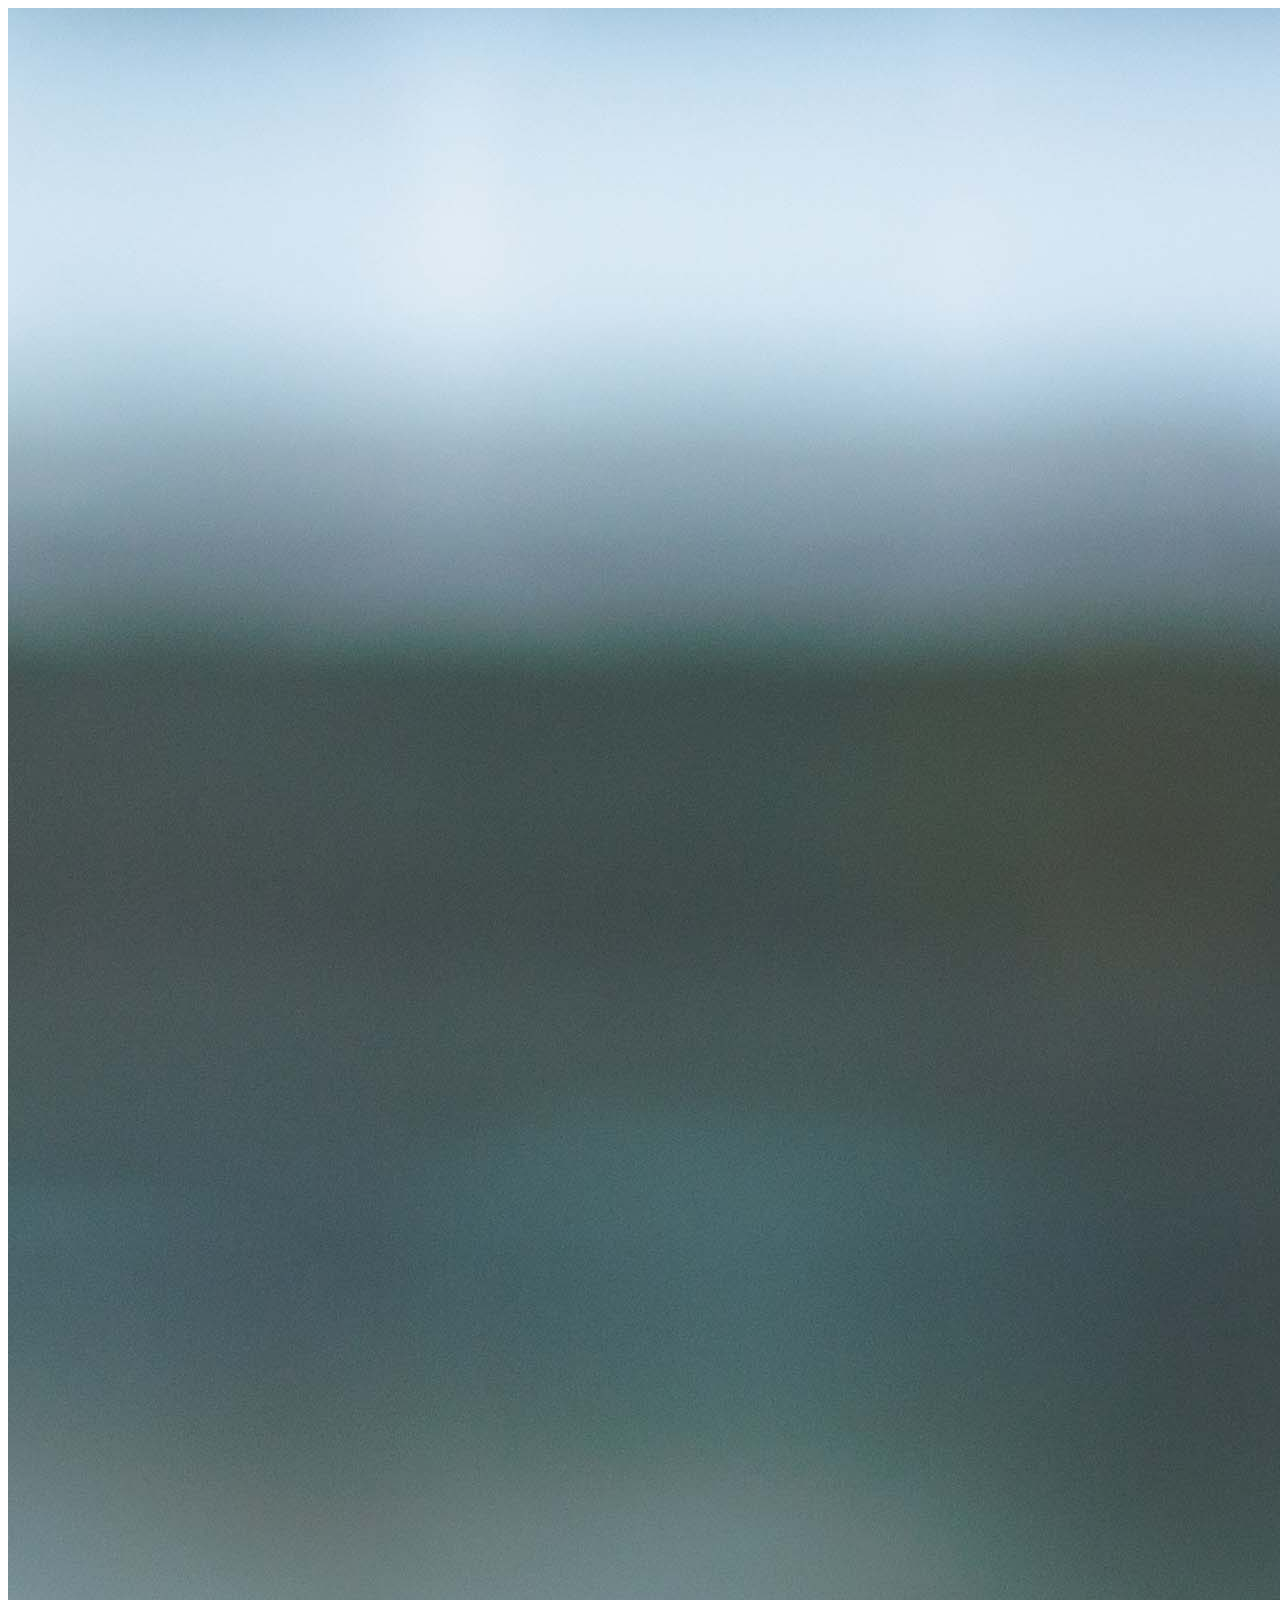
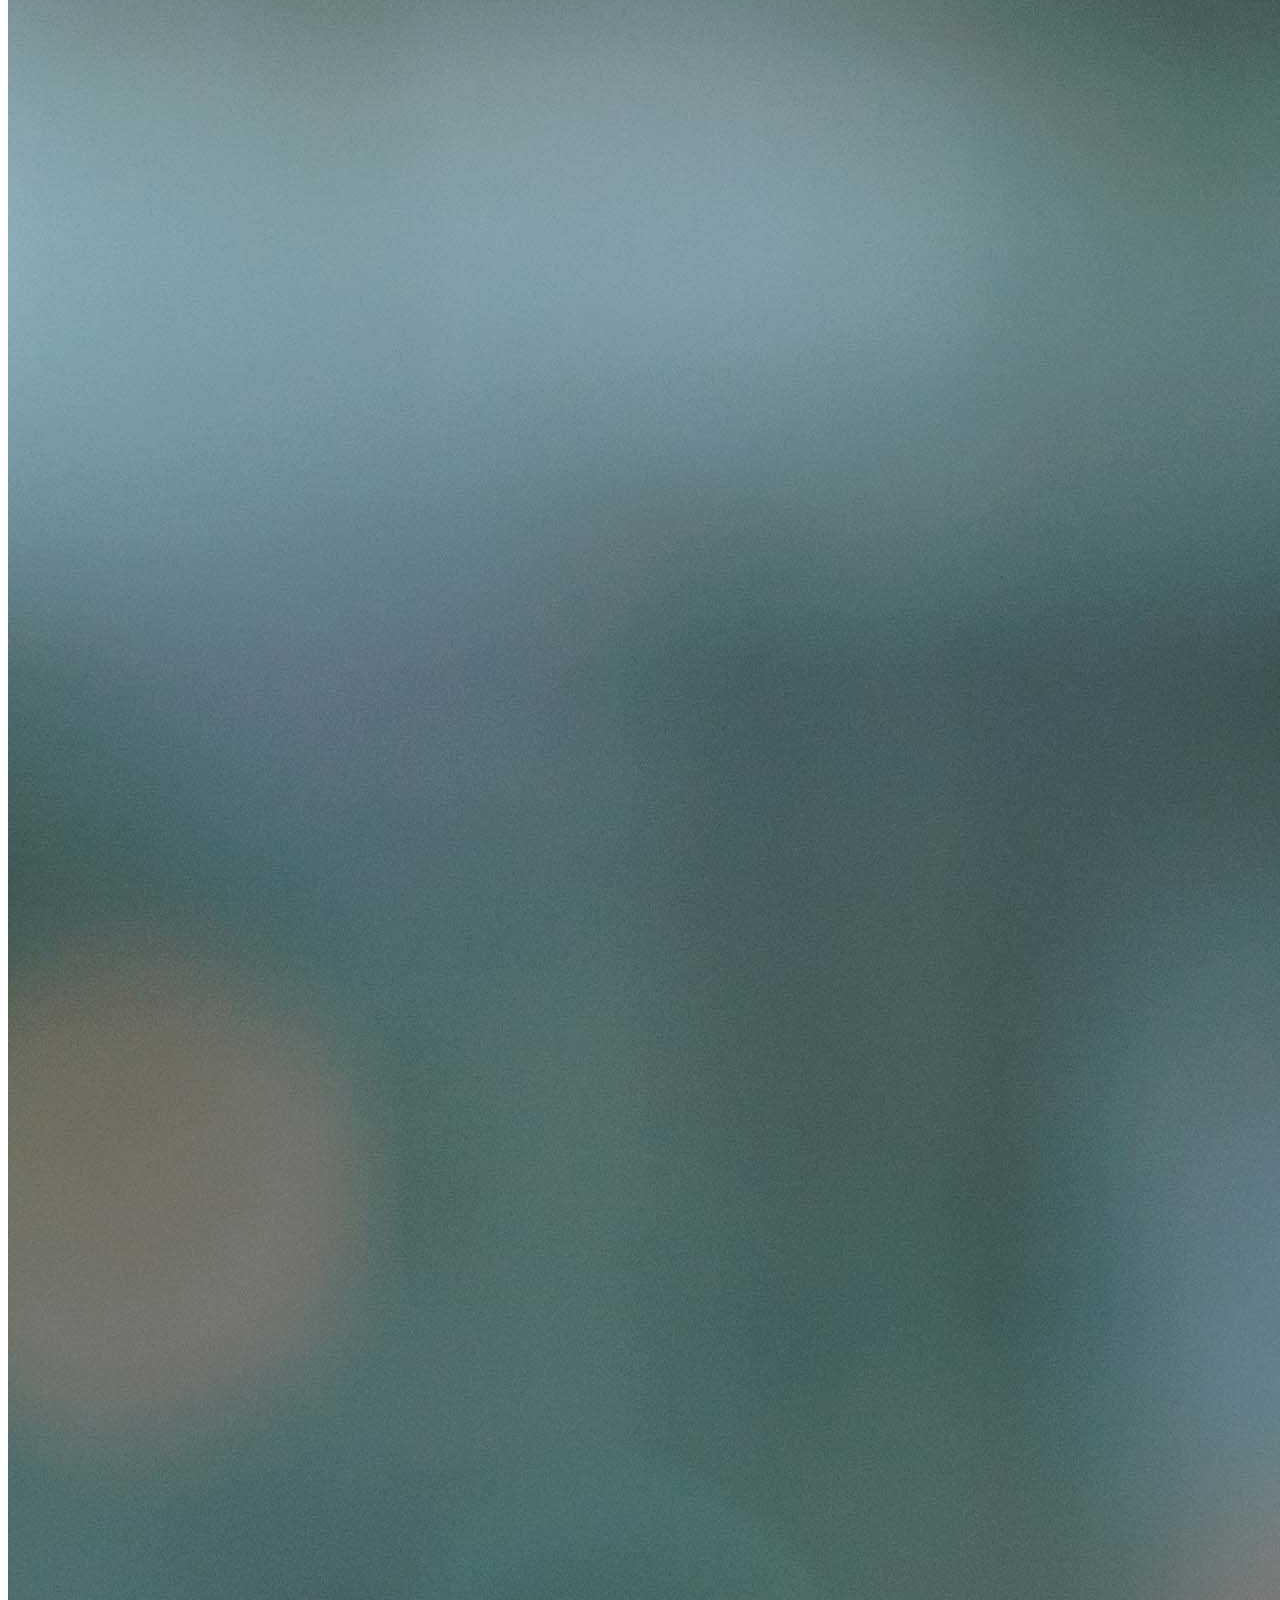
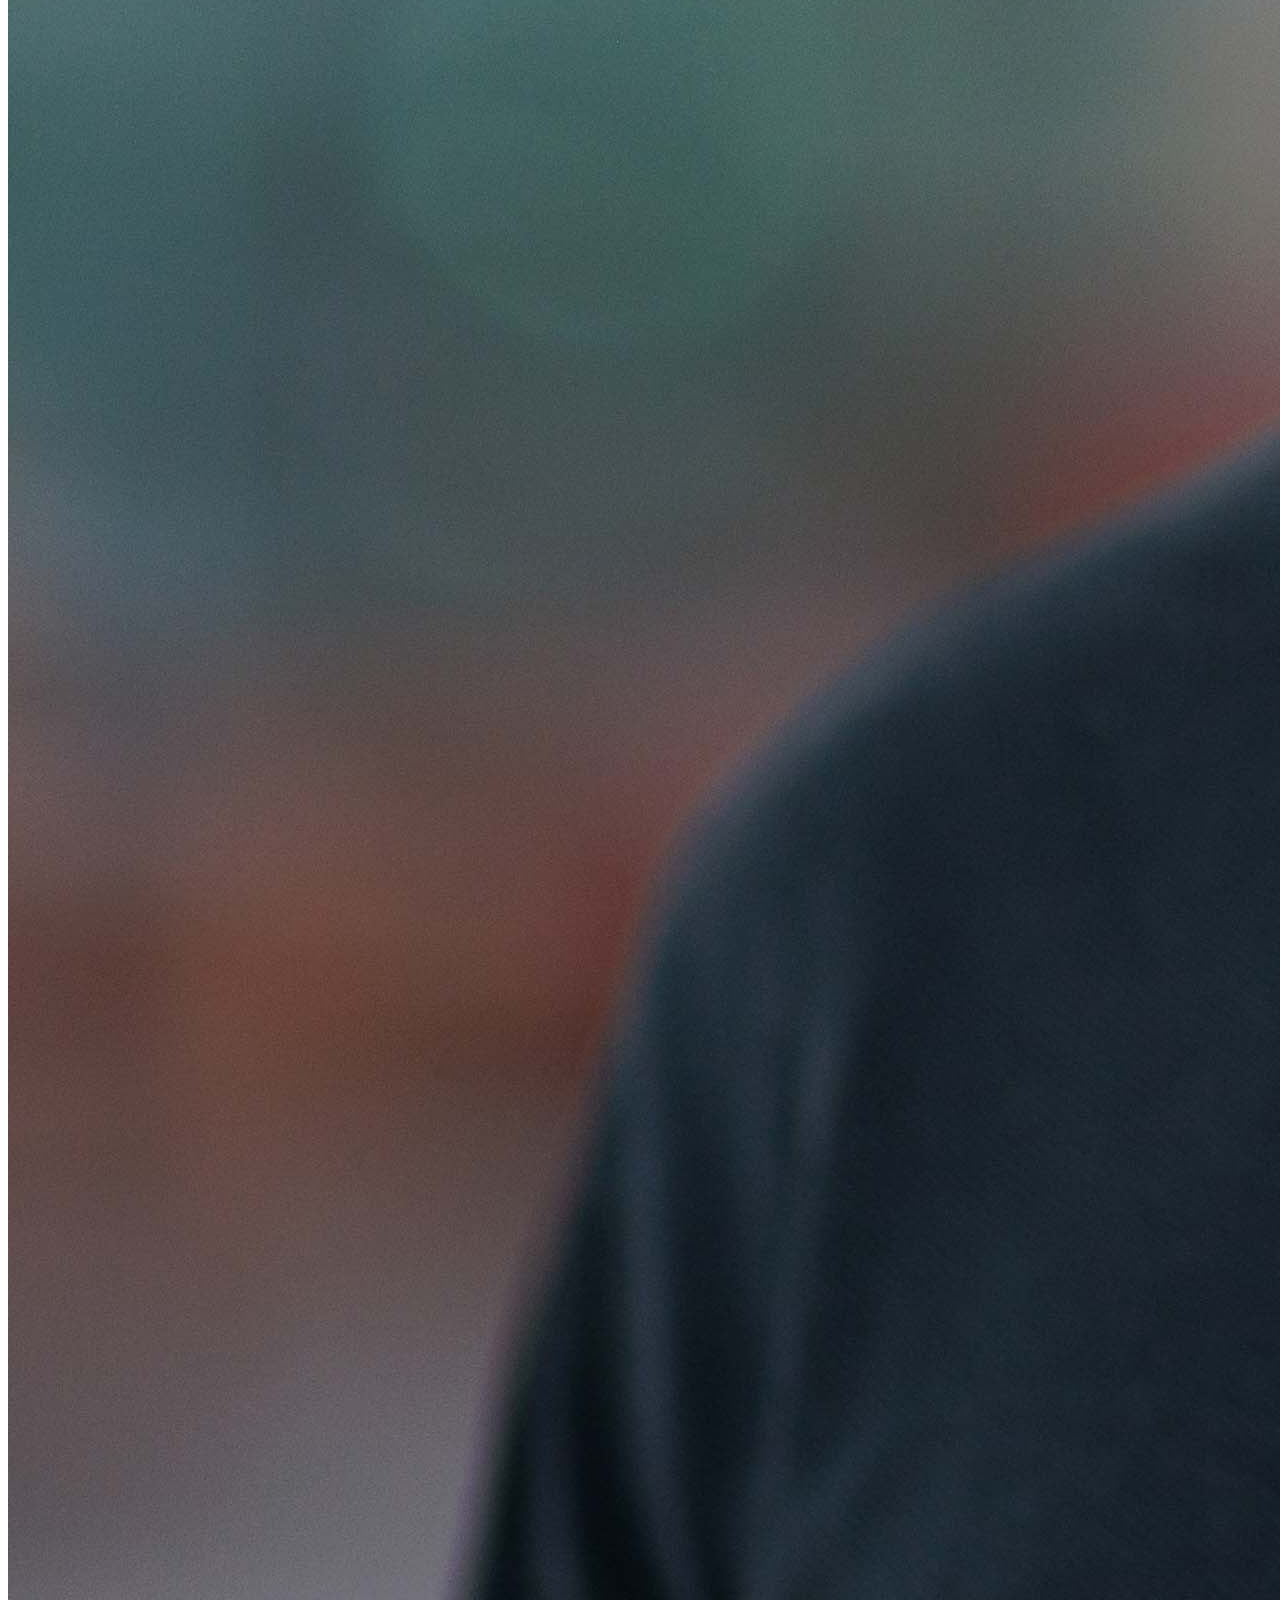
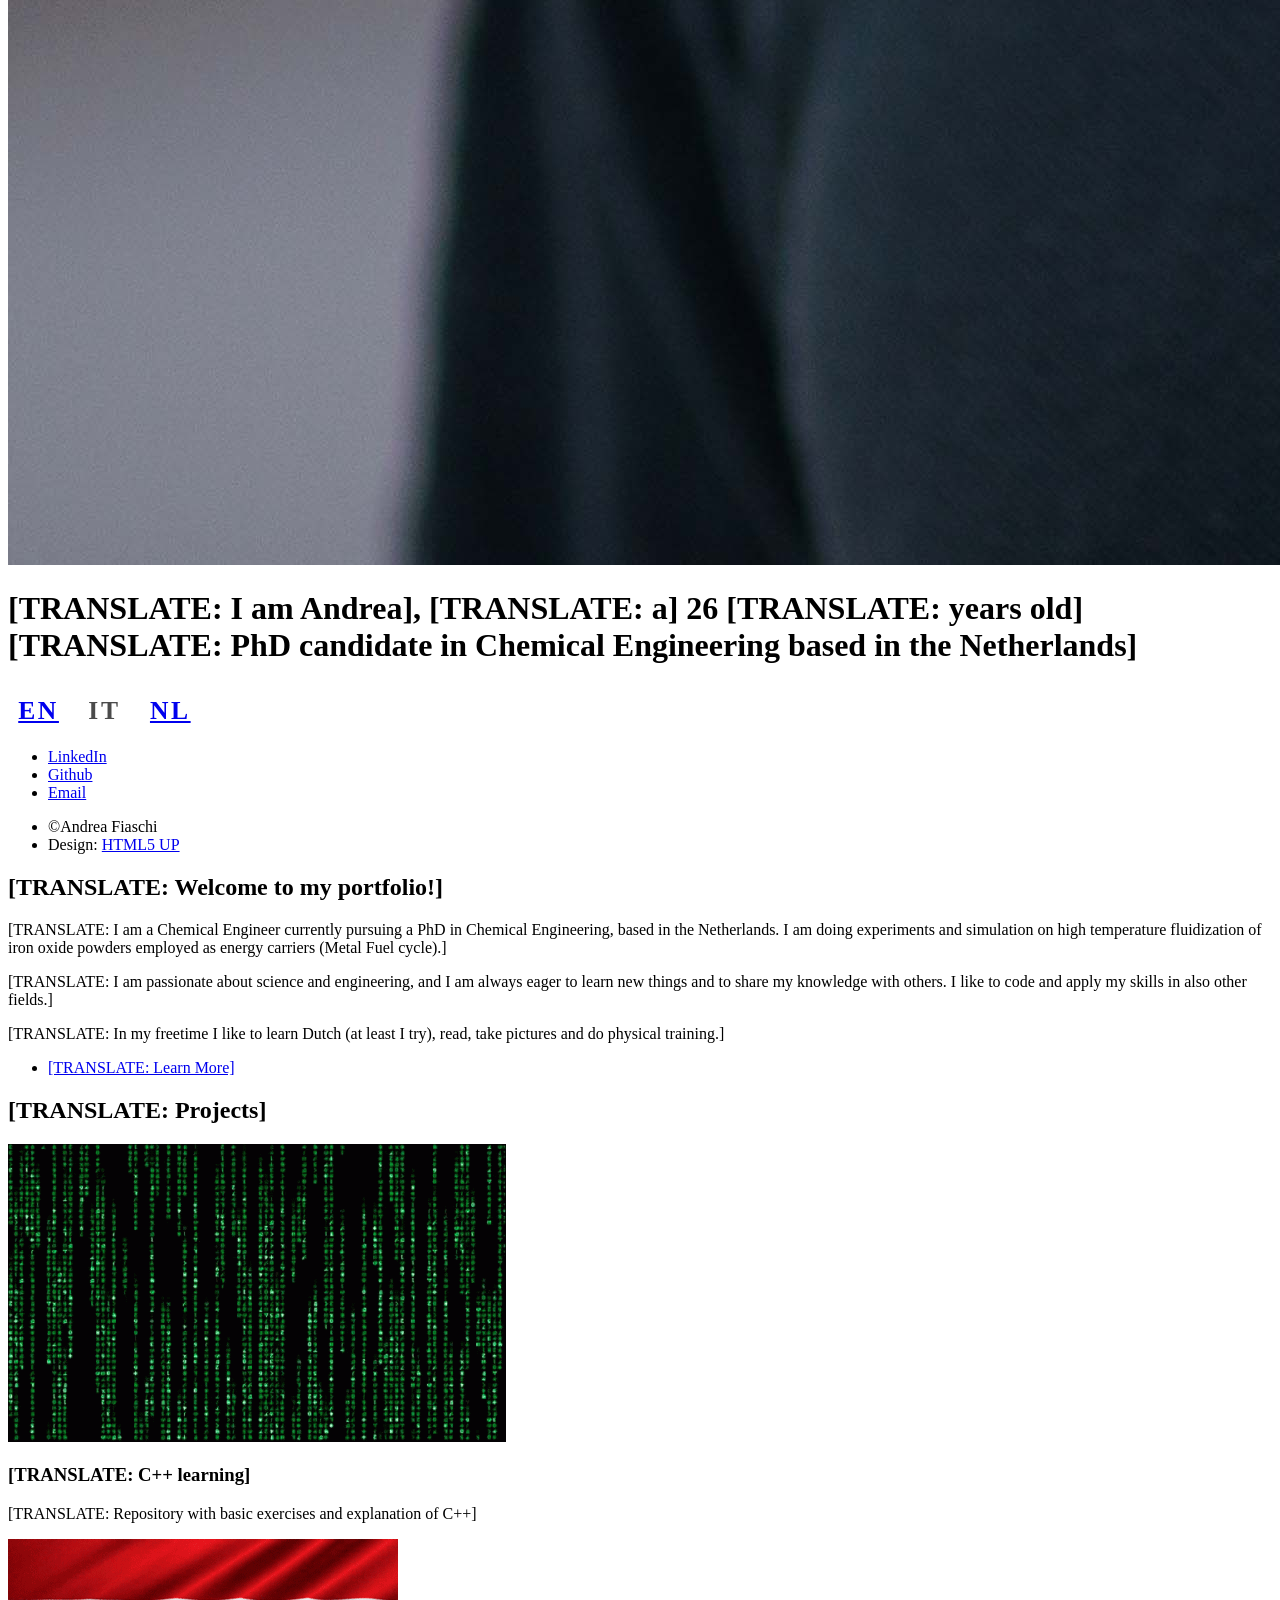
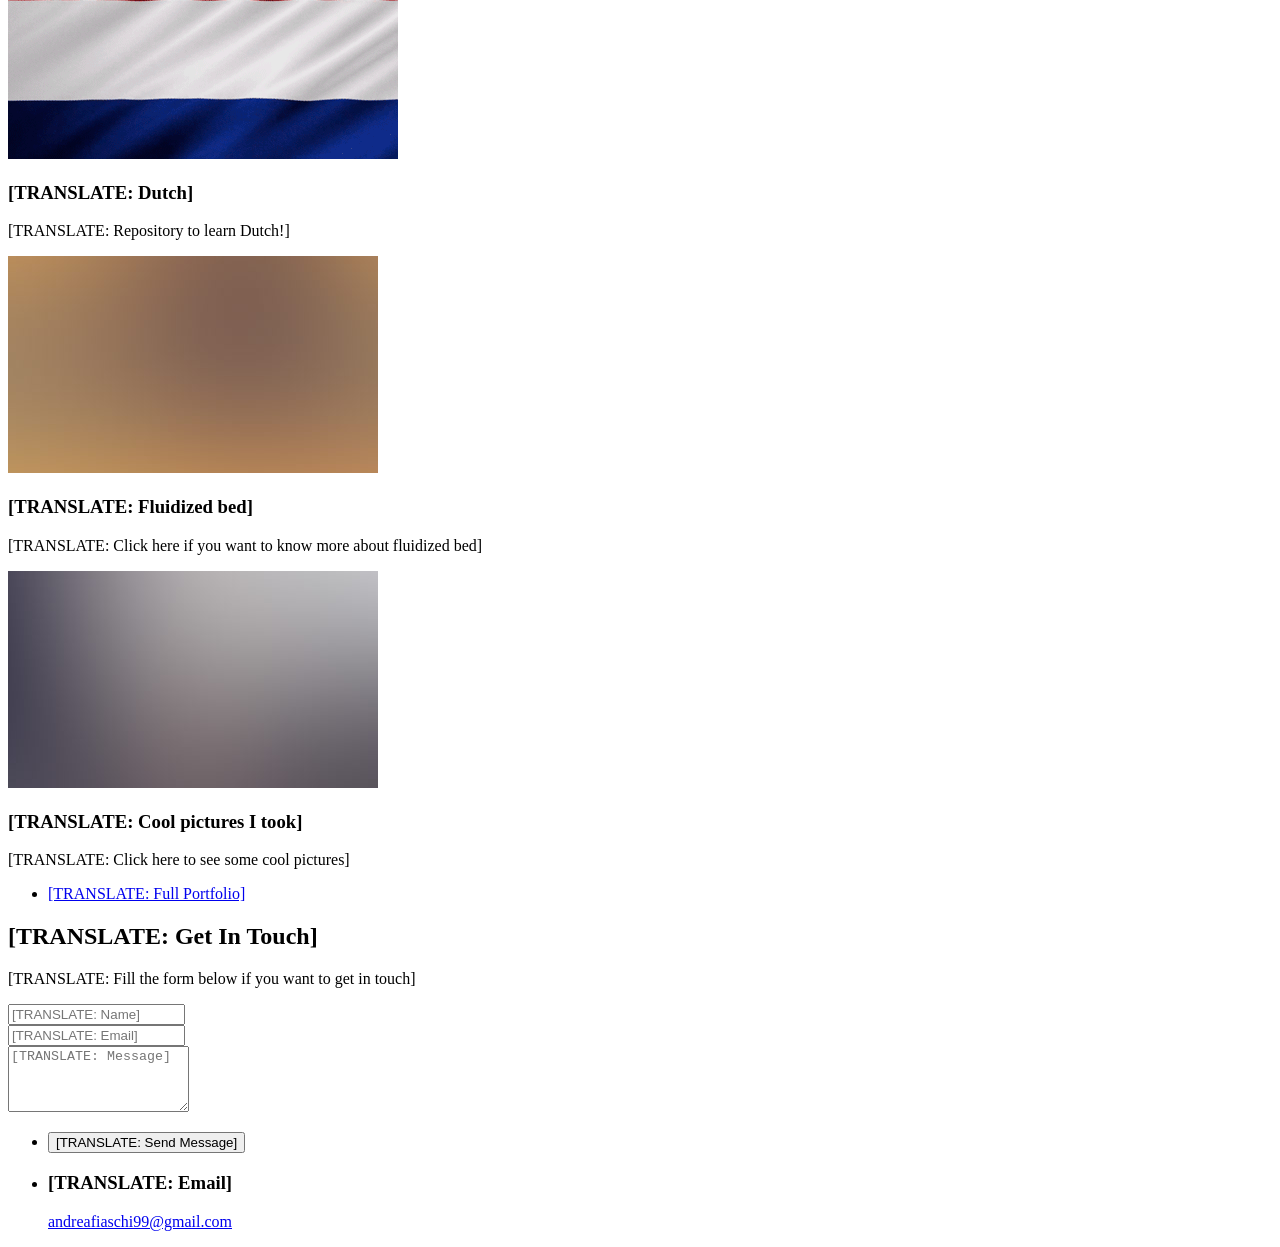
==== it/index.html @ f7925fec "adding nl and it" ====
<!DOCTYPE HTML>
<!--
	Strata by HTML5 UP
	html5up.net | @ajlkn
	Free for personal and commercial use under the CCA 3.0 license (html5up.net/license)
-->
<html lang="it">
	<head>
		<title>A. Fiaschi</title>
		<meta charset="utf-8" />
		<meta name="viewport" content="width=device-width, initial-scale=1, user-scalable=no" />
		<meta name="description" content="[TRANSLATE: Andrea Fiaschi — PhD candidate in Chemical Engineering based in the Netherlands.]" />
		<meta property="og:title" content="Andrea Fiaschi" />
		<meta property="og:description" content="[TRANSLATE: PhD candidate in Chemical Engineering based in the Netherlands.]" />
		<meta property="og:image" content="https://fiaschino.github.io/images/avatar.jpg" />
		<link rel="icon" href="../images/avatar.jpg" />
		<link rel="stylesheet" href="../assets/css/main.css" />
		<link rel="alternate" hreflang="en" href="https://fiaschino.github.io/" />
		<link rel="alternate" hreflang="it" href="https://fiaschino.github.io/it/" />
		<link rel="alternate" hreflang="nl" href="https://fiaschino.github.io/nl/" />
		<link rel="alternate" hreflang="x-default" href="https://fiaschino.github.io/" />
		<style>
			.lang-switcher { margin-top: 1.25em; font-size: 0.8em; letter-spacing: 0.1em; text-transform: uppercase; }
			.lang-switcher a, .lang-switcher span { margin: 0 0.4em; }
			.lang-switcher .current { font-weight: bold; opacity: 0.7; }
		</style>
	</head>
	<body class="is-preload">

		<!-- Header -->
			<header id="header">
				<div class="inner">
					<a href="#" class="image avatar"><img src="../images/avatar.jpg" alt="" /></a>
					<h1><strong>[TRANSLATE: I am Andrea]</strong>, [TRANSLATE: a] <span id="age"></span> [TRANSLATE: years old] <br />
					[TRANSLATE: PhD candidate in Chemical Engineering based in the Netherlands] <br />
					<script>
						(() => {
							const birthDate = new Date('1999-12-20');
							const today = new Date();
							let age = today.getFullYear() - birthDate.getFullYear();
							const hasHadBirthday =
								today.getMonth() > birthDate.getMonth() ||
								(today.getMonth() === birthDate.getMonth() && today.getDate() >= birthDate.getDate());

							if (!hasHadBirthday) age -= 1;
							document.getElementById('age').textContent = age;
						})();
					</script>
					<nav class="lang-switcher">
						<a href="/" hreflang="en">EN</a>
						<span class="current">IT</span>
						<a href="/nl/" hreflang="nl">NL</a>
					</nav>
				</div>
			</header>

		<!-- Main -->
			<div id="main">

				<!-- One -->
					<section id="one">
						<header class="major">
							<h2>[TRANSLATE: Welcome to my portfolio!]</h2>
						</header>
						<p>[TRANSLATE: I am a Chemical Engineer currently pursuing a PhD in Chemical Engineering, based in the Netherlands. I am doing experiments and simulation on high temperature fluidization of iron oxide powders employed as energy carriers (Metal Fuel cycle).]</p>
						<p>[TRANSLATE: I am passionate about science and engineering, and I am always eager to learn new things and to share my knowledge with others. I like to code and apply my skills in also other fields.]</p>
						<p>[TRANSLATE: In my freetime I like to learn Dutch (at least I try), read, take pictures and do physical training.]</p>
						<ul class="actions">
							<li><a href="https://github.com/fiaschino" class="button">[TRANSLATE: Learn More]</a></li>
						</ul>
					</section>

				<!-- Two -->
					<section id="two">
						<h2>[TRANSLATE: Projects]</h2>
						<div class="row">
							<article class="col-6 col-12-xsmall work-item">
								<a href="https://github.com/fiaschino/cpp_exercises" class="image fit thumb"><img src="../images/fulls/matrix-code.gif" alt="" /></a>
								<h3>[TRANSLATE: C++ learning]</h3>
								<p>[TRANSLATE: Repository with basic exercises and explanation of C++]</p>
							</article>
							<article class="col-6 col-12-xsmall work-item">
								<a href="https://github.com/fiaschino/dutch" class="image fit thumb"><img src="../images/fulls/dutch-flag.gif" alt="" /></a>
								<h3>[TRANSLATE: Dutch]</h3>
								<p>[TRANSLATE: Repository to learn Dutch!]</p>
							</article>
							<article class="col-6 col-12-xsmall work-item">
								<a href="../images/fulls/04.jpg" class="image fit thumb"><img src="../images/thumbs/04.jpg" alt="" /></a>
								<h3>[TRANSLATE: Fluidized bed]</h3>
								<p>[TRANSLATE: Click here if you want to know more about fluidized bed]</p>
							</article>
							<article class="col-6 col-12-xsmall work-item">
								<a href="../images/fulls/03.jpg" class="image fit thumb"><img src="../images/thumbs/03.jpg" alt="" /></a>
								<h3>[TRANSLATE: Cool pictures I took]</h3>
								<p>[TRANSLATE: Click here to see some cool pictures]</p>
							</article>
						</div>
						<ul class="actions">
							<li><a href="https://github.com/fiaschino" class="button">[TRANSLATE: Full Portfolio]</a></li>
						</ul>
					</section>

				<!-- Three -->
					<section id="three">
						<h2>[TRANSLATE: Get In Touch]</h2>
						<p>[TRANSLATE: Fill the form below if you want to get in touch]</p>
						<div class="row">
							<div class="col-8 col-12-small">
								<form method="post" action="#">
									<div class="row gtr-uniform gtr-50">
										<div class="col-6 col-12-xsmall"><input type="text" name="name" id="name" placeholder="[TRANSLATE: Name]" /></div>
										<div class="col-6 col-12-xsmall"><input type="email" name="email" id="email" placeholder="[TRANSLATE: Email]" /></div>
										<div class="col-12"><textarea name="message" id="message" placeholder="[TRANSLATE: Message]" rows="4"></textarea></div>
									</div>
								</form>
								<ul class="actions">
									<li><input type="submit" value="[TRANSLATE: Send Message]" /></li>
								</ul>
							</div>
							<div class="col-4 col-12-small">
								<ul class="labeled-icons">
									<li>
										<h3 class="icon solid fa-envelope"><span class="label">[TRANSLATE: Email]</span></h3>
										<a href="mailto:andreafiaschi99@gmail.com">andreafiaschi99@gmail.com</a>
									</li>
								</ul>
							</div>
						</div>
					</section>

			</div>

		<!-- Footer -->
			<footer id="footer">
				<div class="inner">
					<ul class="icons">
						<li><a href="https://www.linkedin.com/in/andrea-fiaschi-20d1999/" class="icon brands fa-linkedin"><span class="label">LinkedIn</span></a></li>
						<li><a href="https://github.com/fiaschino" class="icon brands fa-github"><span class="label">Github</span></a></li>
						<li><a href="mailto:andreafiaschi99@gmail.com" class="icon solid fa-envelope"><span class="label">Email</span></a></li>
					</ul>
					<ul class="copyright">
						<li>&copy;Andrea Fiaschi</li><li>Design: <a href="http://html5up.net">HTML5 UP</a></li>
					</ul>
				</div>
			</footer>

		<!-- Scripts -->
			<script src="../assets/js/jquery.min.js"></script>
			<script src="../assets/js/jquery.poptrox.min.js"></script>
			<script src="../assets/js/browser.min.js"></script>
			<script src="../assets/js/breakpoints.min.js"></script>
			<script src="../assets/js/util.js"></script>
			<script src="../assets/js/main.js"></script>

	</body>
</html>
---- assets/css/main.css ----
@import url("fontawesome-all.min.css");
@import url("https://fonts.googleapis.com/css?family=Source+Sans+Pro:400,400italic");

/*
	Strata by HTML5 UP
	html5up.net | @ajlkn
	Free for personal and commercial use under the CCA 3.0 license (html5up.net/license)
*/

html, body, div, span, applet, object,
iframe, h1, h2, h3, h4, h5, h6, p, blockquote,
pre, a, abbr, acronym, address, big, cite,
code, del, dfn, em, img, ins, kbd, q, s, samp,
small, strike, strong, sub, sup, tt, var, b,
u, i, center, dl, dt, dd, ol, ul, li, fieldset,
form, label, legend, table, caption, tbody,
tfoot, thead, tr, th, td, article, aside,
canvas, details, embed, figure, figcaption,
footer, header, hgroup, menu, nav, output, ruby,
section, summary, time, mark, audio, video {
	margin: 0;
	padding: 0;
	border: 0;
	font-size: 100%;
	font: inherit;
	vertical-align: baseline;}

article, aside, details, figcaption, figure,
footer, header, hgroup, menu, nav, section {
	display: block;}

body {
	line-height: 1;
}

ol, ul {
	list-style: none;
}

blockquote, q {
	quotes: none;
}

	blockquote:before, blockquote:after, q:before, q:after {
		content: '';
		content: none;
	}

table {
	border-collapse: collapse;
	border-spacing: 0;
}

body {
	-webkit-text-size-adjust: none;
}

mark {
	background-color: transparent;
	color: inherit;
}

input::-moz-focus-inner {
	border: 0;
	padding: 0;
}

input, select, textarea {
	-moz-appearance: none;
	-webkit-appearance: none;
	-ms-appearance: none;
	appearance: none;
}

/* Basic */

	html {
		box-sizing: border-box;
	}

	*, *:before, *:after {
		box-sizing: inherit;
	}

	body {
		background: #fff;
	}

		body.is-preload *, body.is-preload *:before, body.is-preload *:after {
			-moz-animation: none !important;
			-webkit-animation: none !important;
			-ms-animation: none !important;
			animation: none !important;
			-moz-transition: none !important;
			-webkit-transition: none !important;
			-ms-transition: none !important;
			transition: none !important;
		}

	body, input, select, textarea {
		color: #a2a2a2;
		font-family: "Source Sans Pro", Helvetica, sans-serif;
		font-size: 16pt;
		font-weight: 400;
		line-height: 1.75em;
	}

	a {
		-moz-transition: color 0.2s ease-in-out, border-color 0.2s ease-in-out;
		-webkit-transition: color 0.2s ease-in-out, border-color 0.2s ease-in-out;
		-ms-transition: color 0.2s ease-in-out, border-color 0.2s ease-in-out;
		transition: color 0.2s ease-in-out, border-color 0.2s ease-in-out;
		border-bottom: dotted 1px;
		color: #49bf9d;
		text-decoration: none;
	}

		a:hover {
			border-bottom-color: transparent;
			color: #49bf9d !important;
			text-decoration: none;
		}

	strong, b {
		color: #787878;
		font-weight: 400;
	}

	em, i {
		font-style: italic;
	}

	p {
		margin: 0 0 2em 0;
	}

	h1, h2, h3, h4, h5, h6 {
		color: #787878;
		font-weight: 400;
		line-height: 1em;
		margin: 0 0 1em 0;
	}

		h1 a, h2 a, h3 a, h4 a, h5 a, h6 a {
			color: inherit;
			text-decoration: none;
		}

	h1 {
		font-size: 2em;
		line-height: 1.5em;
	}

	h2 {
		font-size: 1.5em;
		line-height: 1.5em;
	}

	h3 {
		font-size: 1.25em;
		line-height: 1.5em;
	}

	h4 {
		font-size: 1.1em;
		line-height: 1.5em;
	}

	h5 {
		font-size: 0.9em;
		line-height: 1.5em;
	}

	h6 {
		font-size: 0.7em;
		line-height: 1.5em;
	}

	sub {
		font-size: 0.8em;
		position: relative;
		top: 0.5em;
	}

	sup {
		font-size: 0.8em;
		position: relative;
		top: -0.5em;
	}

	hr {
		border: 0;
		border-bottom: solid 2px #efefef;
		margin: 2em 0;
	}

		hr.major {
			margin: 3em 0;
		}

	blockquote {
		border-left: solid 6px #efefef;
		font-style: italic;
		margin: 0 0 2em 0;
		padding: 0.5em 0 0.5em 1.5em;
	}

	code {
		background: #f7f7f7;
		border-radius: 0.35em;
		border: solid 2px #efefef;
		font-family: "Courier New", monospace;
		font-size: 0.9em;
		margin: 0 0.25em;
		padding: 0.25em 0.65em;
	}

	pre {
		-webkit-overflow-scrolling: touch;
		font-family: "Courier New", monospace;
		font-size: 0.9em;
		margin: 0 0 2em 0;
	}

		pre code {
			display: block;
			line-height: 1.75em;
			padding: 1em 1.5em;
			overflow-x: auto;
		}

	.align-left {
		text-align: left;
	}

	.align-center {
		text-align: center;
	}

	.align-right {
		text-align: right;
	}

/* Container */

	.container {
		margin: 0 auto;
		max-width: calc(100% - 4em);
		width: 100%;
	}

		.container.xsmall {
			width: 25%;
		}

		.container.small {
			width: 50%;
		}

		.container.medium {
			width: 75%;
		}

		.container.large {
			width: 125%;
		}

		.container.xlarge {
			width: 150%;
		}

		.container.max {
			width: 100%;
		}

		@media screen and (max-width: 980px) {

			.container {
				width: 100% !important;
				max-width: 100% !important;
			}

		}

		@media screen and (max-width: 480px) {

			.container {
				max-width: calc(100% - 3em);
			}

		}

/* Row */

	.row {
		display: flex;
		flex-wrap: wrap;
		box-sizing: border-box;
		align-items: stretch;
	}

		.row > * {
			box-sizing: border-box;
		}

		.row.gtr-uniform > * > :last-child {
			margin-bottom: 0;
		}

		.row.aln-left {
			justify-content: flex-start;
		}

		.row.aln-center {
			justify-content: center;
		}

		.row.aln-right {
			justify-content: flex-end;
		}

		.row.aln-top {
			align-items: flex-start;
		}

		.row.aln-middle {
			align-items: center;
		}

		.row.aln-bottom {
			align-items: flex-end;
		}

		.row > .imp {
			order: -1;
		}

		.row > .col-1 {
			width: 8.33333%;
		}

		.row > .off-1 {
			margin-left: 8.33333%;
		}

		.row > .col-2 {
			width: 16.66667%;
		}

		.row > .off-2 {
			margin-left: 16.66667%;
		}

		.row > .col-3 {
			width: 25%;
		}

		.row > .off-3 {
			margin-left: 25%;
		}

		.row > .col-4 {
			width: 33.33333%;
		}

		.row > .off-4 {
			margin-left: 33.33333%;
		}

		.row > .col-5 {
			width: 41.66667%;
		}

		.row > .off-5 {
			margin-left: 41.66667%;
		}

		.row > .col-6 {
			width: 50%;
		}

		.row > .off-6 {
			margin-left: 50%;
		}

		.row > .col-7 {
			width: 58.33333%;
		}

		.row > .off-7 {
			margin-left: 58.33333%;
		}

		.row > .col-8 {
			width: 66.66667%;
		}

		.row > .off-8 {
			margin-left: 66.66667%;
		}

		.row > .col-9 {
			width: 75%;
		}

		.row > .off-9 {
			margin-left: 75%;
		}

		.row > .col-10 {
			width: 83.33333%;
		}

		.row > .off-10 {
			margin-left: 83.33333%;
		}

		.row > .col-11 {
			width: 91.66667%;
		}

		.row > .off-11 {
			margin-left: 91.66667%;
		}

		.row > .col-12 {
			width: 100%;
		}

		.row > .off-12 {
			margin-left: 100%;
		}

		.row.gtr-0 {
			margin-top: 0;
			margin-left: 0em;
		}

			.row.gtr-0 > * {
				padding: 0 0 0 0em;
			}

			.row.gtr-0.gtr-uniform {
				margin-top: 0em;
			}

				.row.gtr-0.gtr-uniform > * {
					padding-top: 0em;
				}

		.row.gtr-25 {
			margin-top: 0;
			margin-left: -0.625em;
		}

			.row.gtr-25 > * {
				padding: 0 0 0 0.625em;
			}

			.row.gtr-25.gtr-uniform {
				margin-top: -0.625em;
			}

				.row.gtr-25.gtr-uniform > * {
					padding-top: 0.625em;
				}

		.row.gtr-50 {
			margin-top: 0;
			margin-left: -1.25em;
		}

			.row.gtr-50 > * {
				padding: 0 0 0 1.25em;
			}

			.row.gtr-50.gtr-uniform {
				margin-top: -1.25em;
			}

				.row.gtr-50.gtr-uniform > * {
					padding-top: 1.25em;
				}

		.row {
			margin-top: 0;
			margin-left: -2.5em;
		}

			.row > * {
				padding: 0 0 0 2.5em;
			}

			.row.gtr-uniform {
				margin-top: -2.5em;
			}

				.row.gtr-uniform > * {
					padding-top: 2.5em;
				}

		.row.gtr-150 {
			margin-top: 0;
			margin-left: -3.75em;
		}

			.row.gtr-150 > * {
				padding: 0 0 0 3.75em;
			}

			.row.gtr-150.gtr-uniform {
				margin-top: -3.75em;
			}

				.row.gtr-150.gtr-uniform > * {
					padding-top: 3.75em;
				}

		.row.gtr-200 {
			margin-top: 0;
			margin-left: -5em;
		}

			.row.gtr-200 > * {
				padding: 0 0 0 5em;
			}

			.row.gtr-200.gtr-uniform {
				margin-top: -5em;
			}

				.row.gtr-200.gtr-uniform > * {
					padding-top: 5em;
				}

		@media screen and (max-width: 1800px) {

			.row {
				display: flex;
				flex-wrap: wrap;
				box-sizing: border-box;
				align-items: stretch;
			}

				.row > * {
					box-sizing: border-box;
				}

				.row.gtr-uniform > * > :last-child {
					margin-bottom: 0;
				}

				.row.aln-left {
					justify-content: flex-start;
				}

				.row.aln-center {
					justify-content: center;
				}

				.row.aln-right {
					justify-content: flex-end;
				}

				.row.aln-top {
					align-items: flex-start;
				}

				.row.aln-middle {
					align-items: center;
				}

				.row.aln-bottom {
					align-items: flex-end;
				}

				.row > .imp-xlarge {
					order: -1;
				}

				.row > .col-1-xlarge {
					width: 8.33333%;
				}

				.row > .off-1-xlarge {
					margin-left: 8.33333%;
				}

				.row > .col-2-xlarge {
					width: 16.66667%;
				}

				.row > .off-2-xlarge {
					margin-left: 16.66667%;
				}

				.row > .col-3-xlarge {
					width: 25%;
				}

				.row > .off-3-xlarge {
					margin-left: 25%;
				}

				.row > .col-4-xlarge {
					width: 33.33333%;
				}

				.row > .off-4-xlarge {
					margin-left: 33.33333%;
				}

				.row > .col-5-xlarge {
					width: 41.66667%;
				}

				.row > .off-5-xlarge {
					margin-left: 41.66667%;
				}

				.row > .col-6-xlarge {
					width: 50%;
				}

				.row > .off-6-xlarge {
					margin-left: 50%;
				}

				.row > .col-7-xlarge {
					width: 58.33333%;
				}

				.row > .off-7-xlarge {
					margin-left: 58.33333%;
				}

				.row > .col-8-xlarge {
					width: 66.66667%;
				}

				.row > .off-8-xlarge {
					margin-left: 66.66667%;
				}

				.row > .col-9-xlarge {
					width: 75%;
				}

				.row > .off-9-xlarge {
					margin-left: 75%;
				}

				.row > .col-10-xlarge {
					width: 83.33333%;
				}

				.row > .off-10-xlarge {
					margin-left: 83.33333%;
				}

				.row > .col-11-xlarge {
					width: 91.66667%;
				}

				.row > .off-11-xlarge {
					margin-left: 91.66667%;
				}

				.row > .col-12-xlarge {
					width: 100%;
				}

				.row > .off-12-xlarge {
					margin-left: 100%;
				}

				.row.gtr-0 {
					margin-top: 0;
					margin-left: 0em;
				}

					.row.gtr-0 > * {
						padding: 0 0 0 0em;
					}

					.row.gtr-0.gtr-uniform {
						margin-top: 0em;
					}

						.row.gtr-0.gtr-uniform > * {
							padding-top: 0em;
						}

				.row.gtr-25 {
					margin-top: 0;
					margin-left: -0.625em;
				}

					.row.gtr-25 > * {
						padding: 0 0 0 0.625em;
					}

					.row.gtr-25.gtr-uniform {
						margin-top: -0.625em;
					}

						.row.gtr-25.gtr-uniform > * {
							padding-top: 0.625em;
						}

				.row.gtr-50 {
					margin-top: 0;
					margin-left: -1.25em;
				}

					.row.gtr-50 > * {
						padding: 0 0 0 1.25em;
					}

					.row.gtr-50.gtr-uniform {
						margin-top: -1.25em;
					}

						.row.gtr-50.gtr-uniform > * {
							padding-top: 1.25em;
						}

				.row {
					margin-top: 0;
					margin-left: -2.5em;
				}

					.row > * {
						padding: 0 0 0 2.5em;
					}

					.row.gtr-uniform {
						margin-top: -2.5em;
					}

						.row.gtr-uniform > * {
							padding-top: 2.5em;
						}

				.row.gtr-150 {
					margin-top: 0;
					margin-left: -3.75em;
				}

					.row.gtr-150 > * {
						padding: 0 0 0 3.75em;
					}

					.row.gtr-150.gtr-uniform {
						margin-top: -3.75em;
					}

						.row.gtr-150.gtr-uniform > * {
							padding-top: 3.75em;
						}

				.row.gtr-200 {
					margin-top: 0;
					margin-left: -5em;
				}

					.row.gtr-200 > * {
						padding: 0 0 0 5em;
					}

					.row.gtr-200.gtr-uniform {
						margin-top: -5em;
					}

						.row.gtr-200.gtr-uniform > * {
							padding-top: 5em;
						}

		}

		@media screen and (max-width: 1280px) {

			.row {
				display: flex;
				flex-wrap: wrap;
				box-sizing: border-box;
				align-items: stretch;
			}

				.row > * {
					box-sizing: border-box;
				}

				.row.gtr-uniform > * > :last-child {
					margin-bottom: 0;
				}

				.row.aln-left {
					justify-content: flex-start;
				}

				.row.aln-center {
					justify-content: center;
				}

				.row.aln-right {
					justify-content: flex-end;
				}

				.row.aln-top {
					align-items: flex-start;
				}

				.row.aln-middle {
					align-items: center;
				}

				.row.aln-bottom {
					align-items: flex-end;
				}

				.row > .imp-large {
					order: -1;
				}

				.row > .col-1-large {
					width: 8.33333%;
				}

				.row > .off-1-large {
					margin-left: 8.33333%;
				}

				.row > .col-2-large {
					width: 16.66667%;
				}

				.row > .off-2-large {
					margin-left: 16.66667%;
				}

				.row > .col-3-large {
					width: 25%;
				}

				.row > .off-3-large {
					margin-left: 25%;
				}

				.row > .col-4-large {
					width: 33.33333%;
				}

				.row > .off-4-large {
					margin-left: 33.33333%;
				}

				.row > .col-5-large {
					width: 41.66667%;
				}

				.row > .off-5-large {
					margin-left: 41.66667%;
				}

				.row > .col-6-large {
					width: 50%;
				}

				.row > .off-6-large {
					margin-left: 50%;
				}

				.row > .col-7-large {
					width: 58.33333%;
				}

				.row > .off-7-large {
					margin-left: 58.33333%;
				}

				.row > .col-8-large {
					width: 66.66667%;
				}

				.row > .off-8-large {
					margin-left: 66.66667%;
				}

				.row > .col-9-large {
					width: 75%;
				}

				.row > .off-9-large {
					margin-left: 75%;
				}

				.row > .col-10-large {
					width: 83.33333%;
				}

				.row > .off-10-large {
					margin-left: 83.33333%;
				}

				.row > .col-11-large {
					width: 91.66667%;
				}

				.row > .off-11-large {
					margin-left: 91.66667%;
				}

				.row > .col-12-large {
					width: 100%;
				}

				.row > .off-12-large {
					margin-left: 100%;
				}

				.row.gtr-0 {
					margin-top: 0;
					margin-left: 0em;
				}

					.row.gtr-0 > * {
						padding: 0 0 0 0em;
					}

					.row.gtr-0.gtr-uniform {
						margin-top: 0em;
					}

						.row.gtr-0.gtr-uniform > * {
							padding-top: 0em;
						}

				.row.gtr-25 {
					margin-top: 0;
					margin-left: -0.5em;
				}

					.row.gtr-25 > * {
						padding: 0 0 0 0.5em;
					}

					.row.gtr-25.gtr-uniform {
						margin-top: -0.5em;
					}

						.row.gtr-25.gtr-uniform > * {
							padding-top: 0.5em;
						}

				.row.gtr-50 {
					margin-top: 0;
					margin-left: -1em;
				}

					.row.gtr-50 > * {
						padding: 0 0 0 1em;
					}

					.row.gtr-50.gtr-uniform {
						margin-top: -1em;
					}

						.row.gtr-50.gtr-uniform > * {
							padding-top: 1em;
						}

				.row {
					margin-top: 0;
					margin-left: -2em;
				}

					.row > * {
						padding: 0 0 0 2em;
					}

					.row.gtr-uniform {
						margin-top: -2em;
					}

						.row.gtr-uniform > * {
							padding-top: 2em;
						}

				.row.gtr-150 {
					margin-top: 0;
					margin-left: -3em;
				}

					.row.gtr-150 > * {
						padding: 0 0 0 3em;
					}

					.row.gtr-150.gtr-uniform {
						margin-top: -3em;
					}

						.row.gtr-150.gtr-uniform > * {
							padding-top: 3em;
						}

				.row.gtr-200 {
					margin-top: 0;
					margin-left: -4em;
				}

					.row.gtr-200 > * {
						padding: 0 0 0 4em;
					}

					.row.gtr-200.gtr-uniform {
						margin-top: -4em;
					}

						.row.gtr-200.gtr-uniform > * {
							padding-top: 4em;
						}

		}

		@media screen and (max-width: 980px) {

			.row {
				display: flex;
				flex-wrap: wrap;
				box-sizing: border-box;
				align-items: stretch;
			}

				.row > * {
					box-sizing: border-box;
				}

				.row.gtr-uniform > * > :last-child {
					margin-bottom: 0;
				}

				.row.aln-left {
					justify-content: flex-start;
				}

				.row.aln-center {
					justify-content: center;
				}

				.row.aln-right {
					justify-content: flex-end;
				}

				.row.aln-top {
					align-items: flex-start;
				}

				.row.aln-middle {
					align-items: center;
				}

				.row.aln-bottom {
					align-items: flex-end;
				}

				.row > .imp-medium {
					order: -1;
				}

				.row > .col-1-medium {
					width: 8.33333%;
				}

				.row > .off-1-medium {
					margin-left: 8.33333%;
				}

				.row > .col-2-medium {
					width: 16.66667%;
				}

				.row > .off-2-medium {
					margin-left: 16.66667%;
				}

				.row > .col-3-medium {
					width: 25%;
				}

				.row > .off-3-medium {
					margin-left: 25%;
				}

				.row > .col-4-medium {
					width: 33.33333%;
				}

				.row > .off-4-medium {
					margin-left: 33.33333%;
				}

				.row > .col-5-medium {
					width: 41.66667%;
				}

				.row > .off-5-medium {
					margin-left: 41.66667%;
				}

				.row > .col-6-medium {
					width: 50%;
				}

				.row > .off-6-medium {
					margin-left: 50%;
				}

				.row > .col-7-medium {
					width: 58.33333%;
				}

				.row > .off-7-medium {
					margin-left: 58.33333%;
				}

				.row > .col-8-medium {
					width: 66.66667%;
				}

				.row > .off-8-medium {
					margin-left: 66.66667%;
				}

				.row > .col-9-medium {
					width: 75%;
				}

				.row > .off-9-medium {
					margin-left: 75%;
				}

				.row > .col-10-medium {
					width: 83.33333%;
				}

				.row > .off-10-medium {
					margin-left: 83.33333%;
				}

				.row > .col-11-medium {
					width: 91.66667%;
				}

				.row > .off-11-medium {
					margin-left: 91.66667%;
				}

				.row > .col-12-medium {
					width: 100%;
				}

				.row > .off-12-medium {
					margin-left: 100%;
				}

				.row.gtr-0 {
					margin-top: 0;
					margin-left: 0em;
				}

					.row.gtr-0 > * {
						padding: 0 0 0 0em;
					}

					.row.gtr-0.gtr-uniform {
						margin-top: 0em;
					}

						.row.gtr-0.gtr-uniform > * {
							padding-top: 0em;
						}

				.row.gtr-25 {
					margin-top: 0;
					margin-left: -0.5em;
				}

					.row.gtr-25 > * {
						padding: 0 0 0 0.5em;
					}

					.row.gtr-25.gtr-uniform {
						margin-top: -0.5em;
					}

						.row.gtr-25.gtr-uniform > * {
							padding-top: 0.5em;
						}

				.row.gtr-50 {
					margin-top: 0;
					margin-left: -1em;
				}

					.row.gtr-50 > * {
						padding: 0 0 0 1em;
					}

					.row.gtr-50.gtr-uniform {
						margin-top: -1em;
					}

						.row.gtr-50.gtr-uniform > * {
							padding-top: 1em;
						}

				.row {
					margin-top: 0;
					margin-left: -2em;
				}

					.row > * {
						padding: 0 0 0 2em;
					}

					.row.gtr-uniform {
						margin-top: -2em;
					}

						.row.gtr-uniform > * {
							padding-top: 2em;
						}

				.row.gtr-150 {
					margin-top: 0;
					margin-left: -3em;
				}

					.row.gtr-150 > * {
						padding: 0 0 0 3em;
					}

					.row.gtr-150.gtr-uniform {
						margin-top: -3em;
					}

						.row.gtr-150.gtr-uniform > * {
							padding-top: 3em;
						}

				.row.gtr-200 {
					margin-top: 0;
					margin-left: -4em;
				}

					.row.gtr-200 > * {
						padding: 0 0 0 4em;
					}

					.row.gtr-200.gtr-uniform {
						margin-top: -4em;
					}

						.row.gtr-200.gtr-uniform > * {
							padding-top: 4em;
						}

		}

		@media screen and (max-width: 736px) {

			.row {
				display: flex;
				flex-wrap: wrap;
				box-sizing: border-box;
				align-items: stretch;
			}

				.row > * {
					box-sizing: border-box;
				}

				.row.gtr-uniform > * > :last-child {
					margin-bottom: 0;
				}

				.row.aln-left {
					justify-content: flex-start;
				}

				.row.aln-center {
					justify-content: center;
				}

				.row.aln-right {
					justify-content: flex-end;
				}

				.row.aln-top {
					align-items: flex-start;
				}

				.row.aln-middle {
					align-items: center;
				}

				.row.aln-bottom {
					align-items: flex-end;
				}

				.row > .imp-small {
					order: -1;
				}

				.row > .col-1-small {
					width: 8.33333%;
				}

				.row > .off-1-small {
					margin-left: 8.33333%;
				}

				.row > .col-2-small {
					width: 16.66667%;
				}

				.row > .off-2-small {
					margin-left: 16.66667%;
				}

				.row > .col-3-small {
					width: 25%;
				}

				.row > .off-3-small {
					margin-left: 25%;
				}

				.row > .col-4-small {
					width: 33.33333%;
				}

				.row > .off-4-small {
					margin-left: 33.33333%;
				}

				.row > .col-5-small {
					width: 41.66667%;
				}

				.row > .off-5-small {
					margin-left: 41.66667%;
				}

				.row > .col-6-small {
					width: 50%;
				}

				.row > .off-6-small {
					margin-left: 50%;
				}

				.row > .col-7-small {
					width: 58.33333%;
				}

				.row > .off-7-small {
					margin-left: 58.33333%;
				}

				.row > .col-8-small {
					width: 66.66667%;
				}

				.row > .off-8-small {
					margin-left: 66.66667%;
				}

				.row > .col-9-small {
					width: 75%;
				}

				.row > .off-9-small {
					margin-left: 75%;
				}

				.row > .col-10-small {
					width: 83.33333%;
				}

				.row > .off-10-small {
					margin-left: 83.33333%;
				}

				.row > .col-11-small {
					width: 91.66667%;
				}

				.row > .off-11-small {
					margin-left: 91.66667%;
				}

				.row > .col-12-small {
					width: 100%;
				}

				.row > .off-12-small {
					margin-left: 100%;
				}

				.row.gtr-0 {
					margin-top: 0;
					margin-left: 0em;
				}

					.row.gtr-0 > * {
						padding: 0 0 0 0em;
					}

					.row.gtr-0.gtr-uniform {
						margin-top: 0em;
					}

						.row.gtr-0.gtr-uniform > * {
							padding-top: 0em;
						}

				.row.gtr-25 {
					margin-top: 0;
					margin-left: -0.375em;
				}

					.row.gtr-25 > * {
						padding: 0 0 0 0.375em;
					}

					.row.gtr-25.gtr-uniform {
						margin-top: -0.375em;
					}

						.row.gtr-25.gtr-uniform > * {
							padding-top: 0.375em;
						}

				.row.gtr-50 {
					margin-top: 0;
					margin-left: -0.75em;
				}

					.row.gtr-50 > * {
						padding: 0 0 0 0.75em;
					}

					.row.gtr-50.gtr-uniform {
						margin-top: -0.75em;
					}

						.row.gtr-50.gtr-uniform > * {
							padding-top: 0.75em;
						}

				.row {
					margin-top: 0;
					margin-left: -1.5em;
				}

					.row > * {
						padding: 0 0 0 1.5em;
					}

					.row.gtr-uniform {
						margin-top: -1.5em;
					}

						.row.gtr-uniform > * {
							padding-top: 1.5em;
						}

				.row.gtr-150 {
					margin-top: 0;
					margin-left: -2.25em;
				}

					.row.gtr-150 > * {
						padding: 0 0 0 2.25em;
					}

					.row.gtr-150.gtr-uniform {
						margin-top: -2.25em;
					}

						.row.gtr-150.gtr-uniform > * {
							padding-top: 2.25em;
						}

				.row.gtr-200 {
					margin-top: 0;
					margin-left: -3em;
				}

					.row.gtr-200 > * {
						padding: 0 0 0 3em;
					}

					.row.gtr-200.gtr-uniform {
						margin-top: -3em;
					}

						.row.gtr-200.gtr-uniform > * {
							padding-top: 3em;
						}

		}

		@media screen and (max-width: 480px) {

			.row {
				display: flex;
				flex-wrap: wrap;
				box-sizing: border-box;
				align-items: stretch;
			}

				.row > * {
					box-sizing: border-box;
				}

				.row.gtr-uniform > * > :last-child {
					margin-bottom: 0;
				}

				.row.aln-left {
					justify-content: flex-start;
				}

				.row.aln-center {
					justify-content: center;
				}

				.row.aln-right {
					justify-content: flex-end;
				}

				.row.aln-top {
					align-items: flex-start;
				}

				.row.aln-middle {
					align-items: center;
				}

				.row.aln-bottom {
					align-items: flex-end;
				}

				.row > .imp-xsmall {
					order: -1;
				}

				.row > .col-1-xsmall {
					width: 8.33333%;
				}

				.row > .off-1-xsmall {
					margin-left: 8.33333%;
				}

				.row > .col-2-xsmall {
					width: 16.66667%;
				}

				.row > .off-2-xsmall {
					margin-left: 16.66667%;
				}

				.row > .col-3-xsmall {
					width: 25%;
				}

				.row > .off-3-xsmall {
					margin-left: 25%;
				}

				.row > .col-4-xsmall {
					width: 33.33333%;
				}

				.row > .off-4-xsmall {
					margin-left: 33.33333%;
				}

				.row > .col-5-xsmall {
					width: 41.66667%;
				}

				.row > .off-5-xsmall {
					margin-left: 41.66667%;
				}

				.row > .col-6-xsmall {
					width: 50%;
				}

				.row > .off-6-xsmall {
					margin-left: 50%;
				}

				.row > .col-7-xsmall {
					width: 58.33333%;
				}

				.row > .off-7-xsmall {
					margin-left: 58.33333%;
				}

				.row > .col-8-xsmall {
					width: 66.66667%;
				}

				.row > .off-8-xsmall {
					margin-left: 66.66667%;
				}

				.row > .col-9-xsmall {
					width: 75%;
				}

				.row > .off-9-xsmall {
					margin-left: 75%;
				}

				.row > .col-10-xsmall {
					width: 83.33333%;
				}

				.row > .off-10-xsmall {
					margin-left: 83.33333%;
				}

				.row > .col-11-xsmall {
					width: 91.66667%;
				}

				.row > .off-11-xsmall {
					margin-left: 91.66667%;
				}

				.row > .col-12-xsmall {
					width: 100%;
				}

				.row > .off-12-xsmall {
					margin-left: 100%;
				}

				.row.gtr-0 {
					margin-top: 0;
					margin-left: 0em;
				}

					.row.gtr-0 > * {
						padding: 0 0 0 0em;
					}

					.row.gtr-0.gtr-uniform {
						margin-top: 0em;
					}

						.row.gtr-0.gtr-uniform > * {
							padding-top: 0em;
						}

				.row.gtr-25 {
					margin-top: 0;
					margin-left: -0.375em;
				}

					.row.gtr-25 > * {
						padding: 0 0 0 0.375em;
					}

					.row.gtr-25.gtr-uniform {
						margin-top: -0.375em;
					}

						.row.gtr-25.gtr-uniform > * {
							padding-top: 0.375em;
						}

				.row.gtr-50 {
					margin-top: 0;
					margin-left: -0.75em;
				}

					.row.gtr-50 > * {
						padding: 0 0 0 0.75em;
					}

					.row.gtr-50.gtr-uniform {
						margin-top: -0.75em;
					}

						.row.gtr-50.gtr-uniform > * {
							padding-top: 0.75em;
						}

				.row {
					margin-top: 0;
					margin-left: -1.5em;
				}

					.row > * {
						padding: 0 0 0 1.5em;
					}

					.row.gtr-uniform {
						margin-top: -1.5em;
					}

						.row.gtr-uniform > * {
							padding-top: 1.5em;
						}

				.row.gtr-150 {
					margin-top: 0;
					margin-left: -2.25em;
				}

					.row.gtr-150 > * {
						padding: 0 0 0 2.25em;
					}

					.row.gtr-150.gtr-uniform {
						margin-top: -2.25em;
					}

						.row.gtr-150.gtr-uniform > * {
							padding-top: 2.25em;
						}

				.row.gtr-200 {
					margin-top: 0;
					margin-left: -3em;
				}

					.row.gtr-200 > * {
						padding: 0 0 0 3em;
					}

					.row.gtr-200.gtr-uniform {
						margin-top: -3em;
					}

						.row.gtr-200.gtr-uniform > * {
							padding-top: 3em;
						}

		}

/* Section/Article */

	section.special, article.special {
		text-align: center;
	}

	header p {
		color: #b2b2b2;
		position: relative;
		margin: 0 0 1.5em 0;
	}

	header h2 + p {
		font-size: 1.25em;
		margin-top: -1em;
		line-height: 1.5em;
	}

	header h3 + p {
		font-size: 1.1em;
		margin-top: -0.8em;
		line-height: 1.5em;
	}

	header h4 + p,
	header h5 + p,
	header h6 + p {
		font-size: 0.9em;
		margin-top: -0.6em;
		line-height: 1.5em;
	}

	header.major h2 {
		font-size: 2em;
	}

/* Form */

	form {
		margin: 0 0 2em 0;
	}

	label {
		color: #787878;
		display: block;
		font-size: 0.9em;
		font-weight: 400;
		margin: 0 0 1em 0;
	}

	input[type="text"],
	input[type="password"],
	input[type="email"],
	select,
	textarea {
		-moz-appearance: none;
		-webkit-appearance: none;
		-ms-appearance: none;
		appearance: none;
		background: #f7f7f7;
		border-radius: 0.35em;
		border: solid 2px transparent;
		color: inherit;
		display: block;
		outline: 0;
		padding: 0 0.75em;
		text-decoration: none;
		width: 100%;
	}

		input[type="text"]:invalid,
		input[type="password"]:invalid,
		input[type="email"]:invalid,
		select:invalid,
		textarea:invalid {
			box-shadow: none;
		}

		input[type="text"]:focus,
		input[type="password"]:focus,
		input[type="email"]:focus,
		select:focus,
		textarea:focus {
			border-color: #49bf9d;
		}

	select {
		background-image: url("data:image/svg+xml;charset=utf8,%3Csvg xmlns='http://www.w3.org/2000/svg' width='40' height='40' preserveAspectRatio='none' viewBox='0 0 40 40'%3E%3Cpath d='M9.4,12.3l10.4,10.4l10.4-10.4c0.2-0.2,0.5-0.4,0.9-0.4c0.3,0,0.6,0.1,0.9,0.4l3.3,3.3c0.2,0.2,0.4,0.5,0.4,0.9 c0,0.4-0.1,0.6-0.4,0.9L20.7,31.9c-0.2,0.2-0.5,0.4-0.9,0.4c-0.3,0-0.6-0.1-0.9-0.4L4.3,17.3c-0.2-0.2-0.4-0.5-0.4-0.9 c0-0.4,0.1-0.6,0.4-0.9l3.3-3.3c0.2-0.2,0.5-0.4,0.9-0.4S9.1,12.1,9.4,12.3z' fill='%23dfdfdf' /%3E%3C/svg%3E");
		background-size: 1.25rem;
		background-repeat: no-repeat;
		background-position: calc(100% - 1rem) center;
		height: 2.75em;
		padding-right: 2.75em;
		text-overflow: ellipsis;
	}

		select option {
			color: #787878;
			background: #fff;
		}

		select:focus::-ms-value {
			background-color: transparent;
		}

		select::-ms-expand {
			display: none;
		}

	input[type="text"],
	input[type="password"],
	input[type="email"],
	select {
		height: 2.75em;
	}

	textarea {
		padding: 0.75em;
	}

	input[type="checkbox"],
	input[type="radio"] {
		-moz-appearance: none;
		-webkit-appearance: none;
		-ms-appearance: none;
		appearance: none;
		display: block;
		float: left;
		margin-right: -2em;
		opacity: 0;
		width: 1em;
		z-index: -1;
	}

		input[type="checkbox"] + label,
		input[type="radio"] + label {
			text-decoration: none;
			color: #a2a2a2;
			cursor: pointer;
			display: inline-block;
			font-size: 1em;
			font-weight: 400;
			padding-left: 2.4em;
			padding-right: 0.75em;
			position: relative;
		}

			input[type="checkbox"] + label:before,
			input[type="radio"] + label:before {
				-moz-osx-font-smoothing: grayscale;
				-webkit-font-smoothing: antialiased;
				display: inline-block;
				font-style: normal;
				font-variant: normal;
				text-rendering: auto;
				line-height: 1;
				text-transform: none !important;
				font-family: 'Font Awesome 5 Free';
				font-weight: 900;
			}

			input[type="checkbox"] + label:before,
			input[type="radio"] + label:before {
				background: #f7f7f7;
				border-radius: 0.35em;
				border: solid 2px transparent;
				content: '';
				display: inline-block;
				font-size: 0.8em;
				height: 2.0625em;
				left: 0;
				line-height: 1.85625em;
				position: absolute;
				text-align: center;
				top: 0;
				width: 2.0625em;
			}

		input[type="checkbox"]:checked + label:before,
		input[type="radio"]:checked + label:before {
			background: #787878;
			border-color: #787878;
			color: #fff;
			content: '\f00c';
		}

		input[type="checkbox"]:focus + label:before,
		input[type="radio"]:focus + label:before {
			border-color: #49bf9d;
		}

	input[type="checkbox"] + label:before {
		border-radius: 0.35em;
	}

	input[type="radio"] + label:before {
		border-radius: 100%;
	}

	::-webkit-input-placeholder {
		color: #b2b2b2 !important;
		opacity: 1.0;
	}

	:-moz-placeholder {
		color: #b2b2b2 !important;
		opacity: 1.0;
	}

	::-moz-placeholder {
		color: #b2b2b2 !important;
		opacity: 1.0;
	}

	:-ms-input-placeholder {
		color: #b2b2b2 !important;
		opacity: 1.0;
	}

/* Box */

	.box {
		border-radius: 0.35em;
		border: solid 2px #efefef;
		margin-bottom: 2em;
		padding: 1.5em;
	}

		.box > :last-child,
		.box > :last-child > :last-child,
		.box > :last-child > :last-child > :last-child {
			margin-bottom: 0;
		}

		.box.alt {
			border: 0;
			border-radius: 0;
			padding: 0;
		}

/* Icon */

	.icon {
		text-decoration: none;
		border-bottom: none;
		position: relative;
	}

		.icon:before {
			-moz-osx-font-smoothing: grayscale;
			-webkit-font-smoothing: antialiased;
			display: inline-block;
			font-style: normal;
			font-variant: normal;
			text-rendering: auto;
			line-height: 1;
			text-transform: none !important;
			font-family: 'Font Awesome 5 Free';
			font-weight: 400;
		}

		.icon > .label {
			display: none;
		}

		.icon:before {
			line-height: inherit;
		}

		.icon.solid:before {
			font-weight: 900;
		}

		.icon.brands:before {
			font-family: 'Font Awesome 5 Brands';
		}

/* Image */

	.image {
		border-radius: 0.35em;
		border: 0;
		display: inline-block;
		position: relative;
	}

		.image:before {
			-moz-transition: opacity 0.2s ease-in-out;
			-webkit-transition: opacity 0.2s ease-in-out;
			-ms-transition: opacity 0.2s ease-in-out;
			transition: opacity 0.2s ease-in-out;
			background: url("images/overlay.png");
			border-radius: 0.35em;
			content: '';
			display: block;
			height: 100%;
			left: 0;
			opacity: 0.5;
			position: absolute;
			top: 0;
			width: 100%;
		}

		.image.thumb {
			text-align: center;
		}

			.image.thumb:after {
				-moz-transition: opacity 0.2s ease-in-out;
				-webkit-transition: opacity 0.2s ease-in-out;
				-ms-transition: opacity 0.2s ease-in-out;
				transition: opacity 0.2s ease-in-out;
				border-radius: 0.35em;
				border: solid 3px rgba(255, 255, 255, 0.5);
				color: #fff;
				content: 'View';
				display: inline-block;
				font-size: 0.8em;
				font-weight: 400;
				left: 50%;
				line-height: 2.25em;
				margin: -1.25em 0 0 -3em;
				opacity: 0;
				padding: 0 1.5em;
				position: absolute;
				text-align: center;
				text-decoration: none;
				top: 50%;
				white-space: nowrap;
			}

			.image.thumb:hover:after {
				opacity: 1.0;
			}

			.image.thumb:hover:before {
				background: url("images/overlay.png"), url("images/overlay.png");
				opacity: 1.0;
			}

		.image img {
			border-radius: 0.35em;
			display: block;
		}

		.image.left {
			float: left;
			margin: 0 1.5em 1em 0;
			top: 0.25em;
		}

		.image.right {
			float: right;
			margin: 0 0 1em 1.5em;
			top: 0.25em;
		}

		.image.left, .image.right {
			max-width: 40%;
		}

			.image.left img, .image.right img {
				width: 100%;
			}

		.image.fit {
			display: block;
			margin: 0 0 2em 0;
			width: 100%;
		}

			.image.fit img {
				width: 100%;
			}

		.image.avatar {
			border-radius: 100%;
		}

			.image.avatar:before {
				display: none;
			}

			.image.avatar img {
				border-radius: 100%;
				width: 100%;
			}

/* List */

	ol {
		list-style: decimal;
		margin: 0 0 2em 0;
		padding-left: 1.25em;
	}

		ol li {
			padding-left: 0.25em;
		}

	ul {
		list-style: disc;
		margin: 0 0 2em 0;
		padding-left: 1em;
	}

		ul li {
			padding-left: 0.5em;
		}

		ul.alt {
			list-style: none;
			padding-left: 0;
		}

			ul.alt li {
				border-top: solid 2px #efefef;
				padding: 0.5em 0;
			}

				ul.alt li:first-child {
					border-top: 0;
					padding-top: 0;
				}

	dl {
		margin: 0 0 2em 0;
	}

/* Icons */

	ul.icons {
		cursor: default;
		list-style: none;
		padding-left: 0;
	}

		ul.icons li {
			display: inline-block;
			padding: 0 1em 0 0;
		}

			ul.icons li:last-child {
				padding-right: 0;
			}

			ul.icons li .icon:before {
				font-size: 1.5em;
			}

/* Labeled Icons */

	ul.labeled-icons {
		list-style: none;
		padding: 0;
	}

		ul.labeled-icons li {
			line-height: 1.75em;
			margin: 1.5em 0 0 0;
			padding-left: 2.25em;
			position: relative;
		}

			ul.labeled-icons li:first-child {
				margin-top: 0;
			}

			ul.labeled-icons li a {
				color: inherit;
			}

			ul.labeled-icons li h3 {
				color: #b2b2b2;
				left: 0;
				position: absolute;
				text-align: center;
				top: 0;
				width: 1em;
			}

/* Actions */

	ul.actions {
		display: -moz-flex;
		display: -webkit-flex;
		display: -ms-flex;
		display: flex;
		cursor: default;
		list-style: none;
		margin-left: -1em;
		padding-left: 0;
	}

		ul.actions li {
			padding: 0 0 0 1em;
			vertical-align: middle;
		}

		ul.actions.special {
			-moz-justify-content: center;
			-webkit-justify-content: center;
			-ms-justify-content: center;
			justify-content: center;
			width: 100%;
			margin-left: 0;
		}

			ul.actions.special li:first-child {
				padding-left: 0;
			}

		ul.actions.stacked {
			-moz-flex-direction: column;
			-webkit-flex-direction: column;
			-ms-flex-direction: column;
			flex-direction: column;
			margin-left: 0;
		}

			ul.actions.stacked li {
				padding: 1.3em 0 0 0;
			}

				ul.actions.stacked li:first-child {
					padding-top: 0;
				}

		ul.actions.fit {
			width: calc(100% + 1em);
		}

			ul.actions.fit li {
				-moz-flex-grow: 1;
				-webkit-flex-grow: 1;
				-ms-flex-grow: 1;
				flex-grow: 1;
				-moz-flex-shrink: 1;
				-webkit-flex-shrink: 1;
				-ms-flex-shrink: 1;
				flex-shrink: 1;
				width: 100%;
			}

				ul.actions.fit li > * {
					width: 100%;
				}

			ul.actions.fit.stacked {
				width: 100%;
			}

		@media screen and (max-width: 480px) {

			ul.actions:not(.fixed) {
				-moz-flex-direction: column;
				-webkit-flex-direction: column;
				-ms-flex-direction: column;
				flex-direction: column;
				margin-left: 0;
				width: 100% !important;
			}

				ul.actions:not(.fixed) li {
					-moz-flex-grow: 1;
					-webkit-flex-grow: 1;
					-ms-flex-grow: 1;
					flex-grow: 1;
					-moz-flex-shrink: 1;
					-webkit-flex-shrink: 1;
					-ms-flex-shrink: 1;
					flex-shrink: 1;
					padding: 1em 0 0 0;
					text-align: center;
					width: 100%;
				}

					ul.actions:not(.fixed) li > * {
						width: 100%;
					}

					ul.actions:not(.fixed) li:first-child {
						padding-top: 0;
					}

					ul.actions:not(.fixed) li input[type="submit"],
					ul.actions:not(.fixed) li input[type="reset"],
					ul.actions:not(.fixed) li input[type="button"],
					ul.actions:not(.fixed) li button,
					ul.actions:not(.fixed) li .button {
						width: 100%;
					}

						ul.actions:not(.fixed) li input[type="submit"].icon:before,
						ul.actions:not(.fixed) li input[type="reset"].icon:before,
						ul.actions:not(.fixed) li input[type="button"].icon:before,
						ul.actions:not(.fixed) li button.icon:before,
						ul.actions:not(.fixed) li .button.icon:before {
							margin-left: -0.5em;
						}

		}

/* Table */

	.table-wrapper {
		-webkit-overflow-scrolling: touch;
		overflow-x: auto;
	}

	table {
		margin: 0 0 2em 0;
		width: 100%;
	}

		table tbody tr {
			border: solid 1px #efefef;
			border-left: 0;
			border-right: 0;
		}

			table tbody tr:nth-child(2n + 1) {
				background-color: #f7f7f7;
			}

		table td {
			padding: 0.75em 0.75em;
		}

		table th {
			color: #787878;
			font-size: 0.9em;
			font-weight: 400;
			padding: 0 0.75em 0.75em 0.75em;
			text-align: left;
		}

		table thead {
			border-bottom: solid 2px #efefef;
		}

		table tfoot {
			border-top: solid 2px #efefef;
		}

		table.alt {
			border-collapse: separate;
		}

			table.alt tbody tr td {
				border: solid 2px #efefef;
				border-left-width: 0;
				border-top-width: 0;
			}

				table.alt tbody tr td:first-child {
					border-left-width: 2px;
				}

			table.alt tbody tr:first-child td {
				border-top-width: 2px;
			}

			table.alt thead {
				border-bottom: 0;
			}

			table.alt tfoot {
				border-top: 0;
			}

/* Button */

	input[type="submit"],
	input[type="reset"],
	input[type="button"],
	.button {
		-moz-appearance: none;
		-webkit-appearance: none;
		-ms-appearance: none;
		appearance: none;
		-moz-transition: background-color 0.2s ease-in-out, color 0.2s ease-in-out, border-color 0.2s ease-in-out;
		-webkit-transition: background-color 0.2s ease-in-out, color 0.2s ease-in-out, border-color 0.2s ease-in-out;
		-ms-transition: background-color 0.2s ease-in-out, color 0.2s ease-in-out, border-color 0.2s ease-in-out;
		transition: background-color 0.2s ease-in-out, color 0.2s ease-in-out, border-color 0.2s ease-in-out;
		background-color: transparent;
		border-radius: 0.35em;
		border: solid 3px #efefef;
		color: #787878 !important;
		cursor: pointer;
		display: inline-block;
		font-weight: 400;
		height: 3.15em;
		height: calc(2.75em + 6px);
		line-height: 2.75em;
		min-width: 10em;
		padding: 0 1.5em;
		text-align: center;
		text-decoration: none;
		white-space: nowrap;
	}

		input[type="submit"]:hover,
		input[type="reset"]:hover,
		input[type="button"]:hover,
		.button:hover {
			border-color: #49bf9d;
			color: #49bf9d !important;
		}

		input[type="submit"]:active,
		input[type="reset"]:active,
		input[type="button"]:active,
		.button:active {
			background-color: rgba(73, 191, 157, 0.1);
			border-color: #49bf9d;
			color: #49bf9d !important;
		}

		input[type="submit"].icon,
		input[type="reset"].icon,
		input[type="button"].icon,
		.button.icon {
			padding-left: 1.35em;
		}

			input[type="submit"].icon:before,
			input[type="reset"].icon:before,
			input[type="button"].icon:before,
			.button.icon:before {
				margin-right: 0.5em;
			}

		input[type="submit"].fit,
		input[type="reset"].fit,
		input[type="button"].fit,
		.button.fit {
			min-width: 0;
			width: 100%;
		}

		input[type="submit"].small,
		input[type="reset"].small,
		input[type="button"].small,
		.button.small {
			font-size: 0.8em;
		}

		input[type="submit"].large,
		input[type="reset"].large,
		input[type="button"].large,
		.button.large {
			font-size: 1.35em;
		}

		input[type="submit"].primary,
		input[type="reset"].primary,
		input[type="button"].primary,
		.button.primary {
			background-color: #49bf9d;
			border-color: #49bf9d;
			color: #ffffff !important;
		}

			input[type="submit"].primary:hover,
			input[type="reset"].primary:hover,
			input[type="button"].primary:hover,
			.button.primary:hover {
				background-color: #5cc6a7;
				border-color: #5cc6a7;
			}

			input[type="submit"].primary:active,
			input[type="reset"].primary:active,
			input[type="button"].primary:active,
			.button.primary:active {
				background-color: #3eb08f;
				border-color: #3eb08f;
			}

		input[type="submit"].disabled, input[type="submit"]:disabled,
		input[type="reset"].disabled,
		input[type="reset"]:disabled,
		input[type="button"].disabled,
		input[type="button"]:disabled,
		.button.disabled,
		.button:disabled {
			background-color: #e7e7e7 !important;
			border-color: #e7e7e7 !important;
			color: #b2b2b2 !important;
			cursor: default;
		}

/* Work Item */

	.work-item {
		margin: 0 0 2em 0;
	}

		.work-item .image {
			margin: 0 0 1.5em 0;
		}

		.work-item h3 {
			font-size: 1em;
			margin: 0 0 0.5em 0;
		}

		.work-item p {
			font-size: 0.8em;
			line-height: 1.5em;
			margin: 0;
		}

/* Header */

	#header {
		display: -moz-flex;
		display: -webkit-flex;
		display: -ms-flex;
		display: flex;
		-moz-flex-direction: column;
		-webkit-flex-direction: column;
		-ms-flex-direction: column;
		flex-direction: column;
		-moz-align-items: -moz-flex-end;
		-webkit-align-items: -webkit-flex-end;
		-ms-align-items: -ms-flex-end;
		align-items: flex-end;
		-moz-justify-content: space-between;
		-webkit-justify-content: space-between;
		-ms-justify-content: space-between;
		justify-content: space-between;
		background-color: #1f1815;
		background-attachment: scroll,								scroll;
		background-image: url("images/overlay.png"), url("../../images/bg.jpg");
		background-position: top left,							top left;
		background-repeat: repeat,								no-repeat;
		background-size: auto,								150%;
		color: rgba(255, 255, 255, 0.5);
		height: 100%;
		left: 0;
		padding: 8em 4em;
		position: fixed;
		text-align: right;
		top: 0;
		width: 35%;
	}

		#header > * {
			-moz-flex-shrink: 0;
			-webkit-flex-shrink: 0;
			-ms-flex-shrink: 0;
			flex-shrink: 0;
			width: 100%;
		}

		#header > .inner {
			-moz-flex-grow: 1;
			-webkit-flex-grow: 1;
			-ms-flex-grow: 1;
			flex-grow: 1;
			margin: 0 0 2em 0;
		}

		#header strong, #header b {
			color: #ffffff;
		}

		#header h2, #header h3, #header h4, #header h5, #header h6 {
			color: #ffffff;
		}

		#header h1 {
			color: rgba(255, 255, 255, 0.5);
			font-size: 1.35em;
			line-height: 1.75em;
			margin: 0;
		}

		#header .image.avatar {
			margin: 0 0 1em 0;
			width: 6.25em;
		}

/* Footer */

	#footer .icons {
		margin: 1em 0 0 0;
	}

		#footer .icons a {
			color: rgba(255, 255, 255, 0.4);
		}

	#footer .copyright {
		color: rgba(255, 255, 255, 0.4);
		font-size: 0.8em;
		list-style: none;
		margin: 1em 0 0 0;
		padding: 0;
	}

		#footer .copyright li {
			border-left: solid 1px rgba(255, 255, 255, 0.25);
			display: inline-block;
			line-height: 1em;
			margin-left: 0.75em;
			padding-left: 0.75em;
		}

			#footer .copyright li:first-child {
				border-left: 0;
				margin-left: 0;
				padding-left: 0;
			}

			#footer .copyright li a {
				color: inherit;
			}

/* Main */

	#main {
		margin-left: 35%;
		max-width: 54em;
		padding: 8em 4em 4em 4em;
		width: calc(100% - 35%);
	}

		#main > section {
			border-top: solid 2px #efefef;
			margin: 4em 0 0 0;
			padding: 4em 0 0 0;
		}

			#main > section:first-child {
				border-top: 0;
				margin-top: 0;
				padding-top: 0;
			}

/* Poptrox */

	@-moz-keyframes spin {
		0% {
			-moz-transform: rotate(0deg);
			-webkit-transform: rotate(0deg);
			-ms-transform: rotate(0deg);
			transform: rotate(0deg);
		}

		100% {
			-moz-transform: rotate(360deg);
			-webkit-transform: rotate(360deg);
			-ms-transform: rotate(360deg);
			transform: rotate(360deg);
		}
	}

	@-webkit-keyframes spin {
		0% {
			-moz-transform: rotate(0deg);
			-webkit-transform: rotate(0deg);
			-ms-transform: rotate(0deg);
			transform: rotate(0deg);
		}

		100% {
			-moz-transform: rotate(360deg);
			-webkit-transform: rotate(360deg);
			-ms-transform: rotate(360deg);
			transform: rotate(360deg);
		}
	}

	@-ms-keyframes spin {
		0% {
			-moz-transform: rotate(0deg);
			-webkit-transform: rotate(0deg);
			-ms-transform: rotate(0deg);
			transform: rotate(0deg);
		}

		100% {
			-moz-transform: rotate(360deg);
			-webkit-transform: rotate(360deg);
			-ms-transform: rotate(360deg);
			transform: rotate(360deg);
		}
	}

	@keyframes spin {
		0% {
			-moz-transform: rotate(0deg);
			-webkit-transform: rotate(0deg);
			-ms-transform: rotate(0deg);
			transform: rotate(0deg);
		}

		100% {
			-moz-transform: rotate(360deg);
			-webkit-transform: rotate(360deg);
			-ms-transform: rotate(360deg);
			transform: rotate(360deg);
		}
	}

	.poptrox-popup {
		-moz-box-sizing: content-box;
		-webkit-box-sizing: content-box;
		-ms-box-sizing: content-box;
		box-sizing: content-box;
		-webkit-tap-highlight-color: rgba(255, 255, 255, 0);
		background: #fff;
		border-radius: 0.35em;
		box-shadow: 0 0.1em 0.15em 0 rgba(0, 0, 0, 0.15);
		overflow: hidden;
		padding-bottom: 3em;
	}

		.poptrox-popup .loader {
			text-decoration: none;
			-moz-animation: spin 1s linear infinite;
			-webkit-animation: spin 1s linear infinite;
			-ms-animation: spin 1s linear infinite;
			animation: spin 1s linear infinite;
			font-size: 1.5em;
			height: 1em;
			left: 50%;
			line-height: 1em;
			margin: -0.5em 0 0 -0.5em;
			position: absolute;
			top: 50%;
			width: 1em;
		}

			.poptrox-popup .loader:before {
				-moz-osx-font-smoothing: grayscale;
				-webkit-font-smoothing: antialiased;
				display: inline-block;
				font-style: normal;
				font-variant: normal;
				text-rendering: auto;
				line-height: 1;
				text-transform: none !important;
				font-family: 'Font Awesome 5 Free';
				font-weight: 900;
			}

			.poptrox-popup .loader:before {
				content: '\f1ce';
			}

		.poptrox-popup .caption {
			background: #fff;
			bottom: 0;
			cursor: default;
			font-size: 0.9em;
			height: 3em;
			left: 0;
			line-height: 2.8em;
			position: absolute;
			text-align: center;
			width: 100%;
			z-index: 1;
		}

		.poptrox-popup .nav-next,
		.poptrox-popup .nav-previous {
			text-decoration: none;
			-moz-transition: opacity 0.2s ease-in-out;
			-webkit-transition: opacity 0.2s ease-in-out;
			-ms-transition: opacity 0.2s ease-in-out;
			transition: opacity 0.2s ease-in-out;
			-webkit-tap-highlight-color: rgba(255, 255, 255, 0);
			background: rgba(0, 0, 0, 0.01);
			cursor: pointer;
			height: 100%;
			opacity: 0;
			position: absolute;
			top: 0;
			width: 50%;
		}

			.poptrox-popup .nav-next:before,
			.poptrox-popup .nav-previous:before {
				-moz-osx-font-smoothing: grayscale;
				-webkit-font-smoothing: antialiased;
				display: inline-block;
				font-style: normal;
				font-variant: normal;
				text-rendering: auto;
				line-height: 1;
				text-transform: none !important;
				font-family: 'Font Awesome 5 Free';
				font-weight: 900;
			}

			.poptrox-popup .nav-next:before,
			.poptrox-popup .nav-previous:before {
				color: #fff;
				font-size: 2.5em;
				height: 1em;
				line-height: 1em;
				margin-top: -0.75em;
				position: absolute;
				text-align: center;
				top: 50%;
				width: 1.5em;
			}

		.poptrox-popup .nav-next {
			right: 0;
		}

			.poptrox-popup .nav-next:before {
				content: '\f105';
				right: 0;
			}

		.poptrox-popup .nav-previous {
			left: 0;
		}

			.poptrox-popup .nav-previous:before {
				content: '\f104';
				left: 0;
			}

		.poptrox-popup .closer {
			text-decoration: none;
			-moz-transition: opacity 0.2s ease-in-out;
			-webkit-transition: opacity 0.2s ease-in-out;
			-ms-transition: opacity 0.2s ease-in-out;
			transition: opacity 0.2s ease-in-out;
			-webkit-tap-highlight-color: rgba(255, 255, 255, 0);
			color: #fff;
			height: 4em;
			line-height: 4em;
			opacity: 0;
			position: absolute;
			right: 0;
			text-align: center;
			top: 0;
			width: 4em;
			z-index: 2;
		}

			.poptrox-popup .closer:before {
				-moz-osx-font-smoothing: grayscale;
				-webkit-font-smoothing: antialiased;
				display: inline-block;
				font-style: normal;
				font-variant: normal;
				text-rendering: auto;
				line-height: 1;
				text-transform: none !important;
				font-family: 'Font Awesome 5 Free';
				font-weight: 900;
			}

			.poptrox-popup .closer:before {
				-moz-box-sizing: content-box;
				-webkit-box-sizing: content-box;
				-ms-box-sizing: content-box;
				box-sizing: content-box;
				border-radius: 100%;
				border: solid 3px rgba(255, 255, 255, 0.5);
				content: '\f00d';
				display: block;
				font-size: 1em;
				height: 1.75em;
				left: 50%;
				line-height: 1.75em;
				margin: -0.875em 0 0 -0.875em;
				position: absolute;
				top: 50%;
				width: 1.75em;
			}

		.poptrox-popup:hover .nav-next,
		.poptrox-popup:hover .nav-previous {
			opacity: 0.5;
		}

			.poptrox-popup:hover .nav-next:hover,
			.poptrox-popup:hover .nav-previous:hover {
				opacity: 1.0;
			}

		.poptrox-popup:hover .closer {
			opacity: 0.5;
		}

			.poptrox-popup:hover .closer:hover {
				opacity: 1.0;
			}

/* Touch */

	body.is-touch .image.thumb:before {
		opacity: 0.5 !important;
	}

	body.is-touch .image.thumb:after {
		display: none !important;
	}

	body.is-touch #header {
		background-attachment: scroll;
		background-size: auto, cover;
	}

	body.is-touch .poptrox-popup .nav-next,
	body.is-touch .poptrox-popup .nav-previous,
	body.is-touch .poptrox-popup .closer {
		opacity: 1.0 !important;
	}

/* XLarge */

	@media screen and (max-width: 1800px) {

		/* Basic */

			body, input, select, textarea {
				font-size: 12pt;
			}

	}

/* Large */

	@media screen and (max-width: 1280px) {

		/* Header */

			#header {
				padding: 6em 3em 3em 3em;
				width: 30%;
			}

				#header h1 {
					font-size: 1.25em;
				}

					#header h1 br {
						display: none;
					}

				#header > .inner {
					margin-bottom: 0;
				}

		/* Footer */

			#footer .copyright li {
				border-left-width: 0;
				display: block;
				line-height: 2.25em;
				margin-left: 0;
				padding-left: 0;
			}

		/* Main */

			#main {
				margin-left: 30%;
				max-width: none;
				padding: 6em 3em 3em 3em;
				width: calc(100% - 30%);
			}

	}

/* Medium */

	@media screen and (max-width: 980px) {

		/* Basic */

			h1 br, h2 br, h3 br, h4 br, h5 br, h6 br {
				display: none;
			}

		/* List */

			ul.icons li .icon {
				font-size: 1.25em;
			}

		/* Header */

			#header {
				background-attachment: scroll;
				background-position: top left, center center;
				background-size: auto,		cover;
				left: auto;
				padding: 6em 4em;
				position: relative;
				text-align: center;
				top: auto;
				width: 100%;
				display: block;
			}

				#header h1 {
					font-size: 1.75em;
				}

					#header h1 br {
						display: inline;
					}

		/* Footer */

			#footer {
				background-attachment: scroll;
				background-color: #1f1815;
				background-image: url("images/overlay.png"), url("../../images/bg.jpg");
				background-position: top left,						bottom center;
				background-repeat: repeat,							no-repeat;
				background-size: auto,							cover;
				bottom: auto;
				left: auto;
				padding: 4em 4em 6em 4em;
				position: relative;
				text-align: center;
				width: 100%;
			}

				#footer .icons {
					margin: 0 0 1em 0;
				}

				#footer .copyright {
					margin: 0 0 1em 0;
				}

					#footer .copyright li {
						border-left-width: 1px;
						display: inline-block;
						line-height: 1em;
						margin-left: 0.75em;
						padding-left: 0.75em;
					}

		/* Main */

			#main {
				margin: 0;
				padding: 6em 4em;
				width: 100%;
			}

	}

/* Small */

	@media screen and (max-width: 736px) {

		/* Basic */

			h1 {
				font-size: 1.5em;
			}

			h2 {
				font-size: 1.2em;
			}

			h3 {
				font-size: 1em;
			}

		/* Section/Article */

			section.special, article.special {
				text-align: center;
			}

			header.major h2 {
				font-size: 1.35em;
			}

		/* List */

			ul.labeled-icons li {
				padding-left: 2em;
			}

				ul.labeled-icons li h3 {
					line-height: 1.75em;
				}

		/* Header */

			#header {
				padding: 2.25em 1.5em;
			}

				#header h1 {
					font-size: 1.35em;
				}

		/* Footer */

			#footer {
				padding: 2.25em 1.5em;
			}

		/* Main */

			#main {
				padding: 2.25em 1.5em 0.25em 1.5em;
			}

				#main > section {
					margin: 2.25em 0 0 0;
					padding: 2.25em 0 0 0;
				}

		/* Poptrox */

			.poptrox-popup {
				border-radius: 0;
			}

				.poptrox-popup .nav-next:before,
				.poptrox-popup .nav-previous:before {
					margin-top: -1em;
				}

	}

/* XSmall */

	@media screen and (max-width: 480px) {

		/* Header */

			#header {
				padding: 4.5em 1.5em;
			}

				#header h1 br {
					display: none;
				}

		/* Footer */

			#footer .copyright li {
				border-left-width: 0;
				display: block;
				line-height: 2.25em;
				margin-left: 0;
				padding-left: 0;
			}

	}
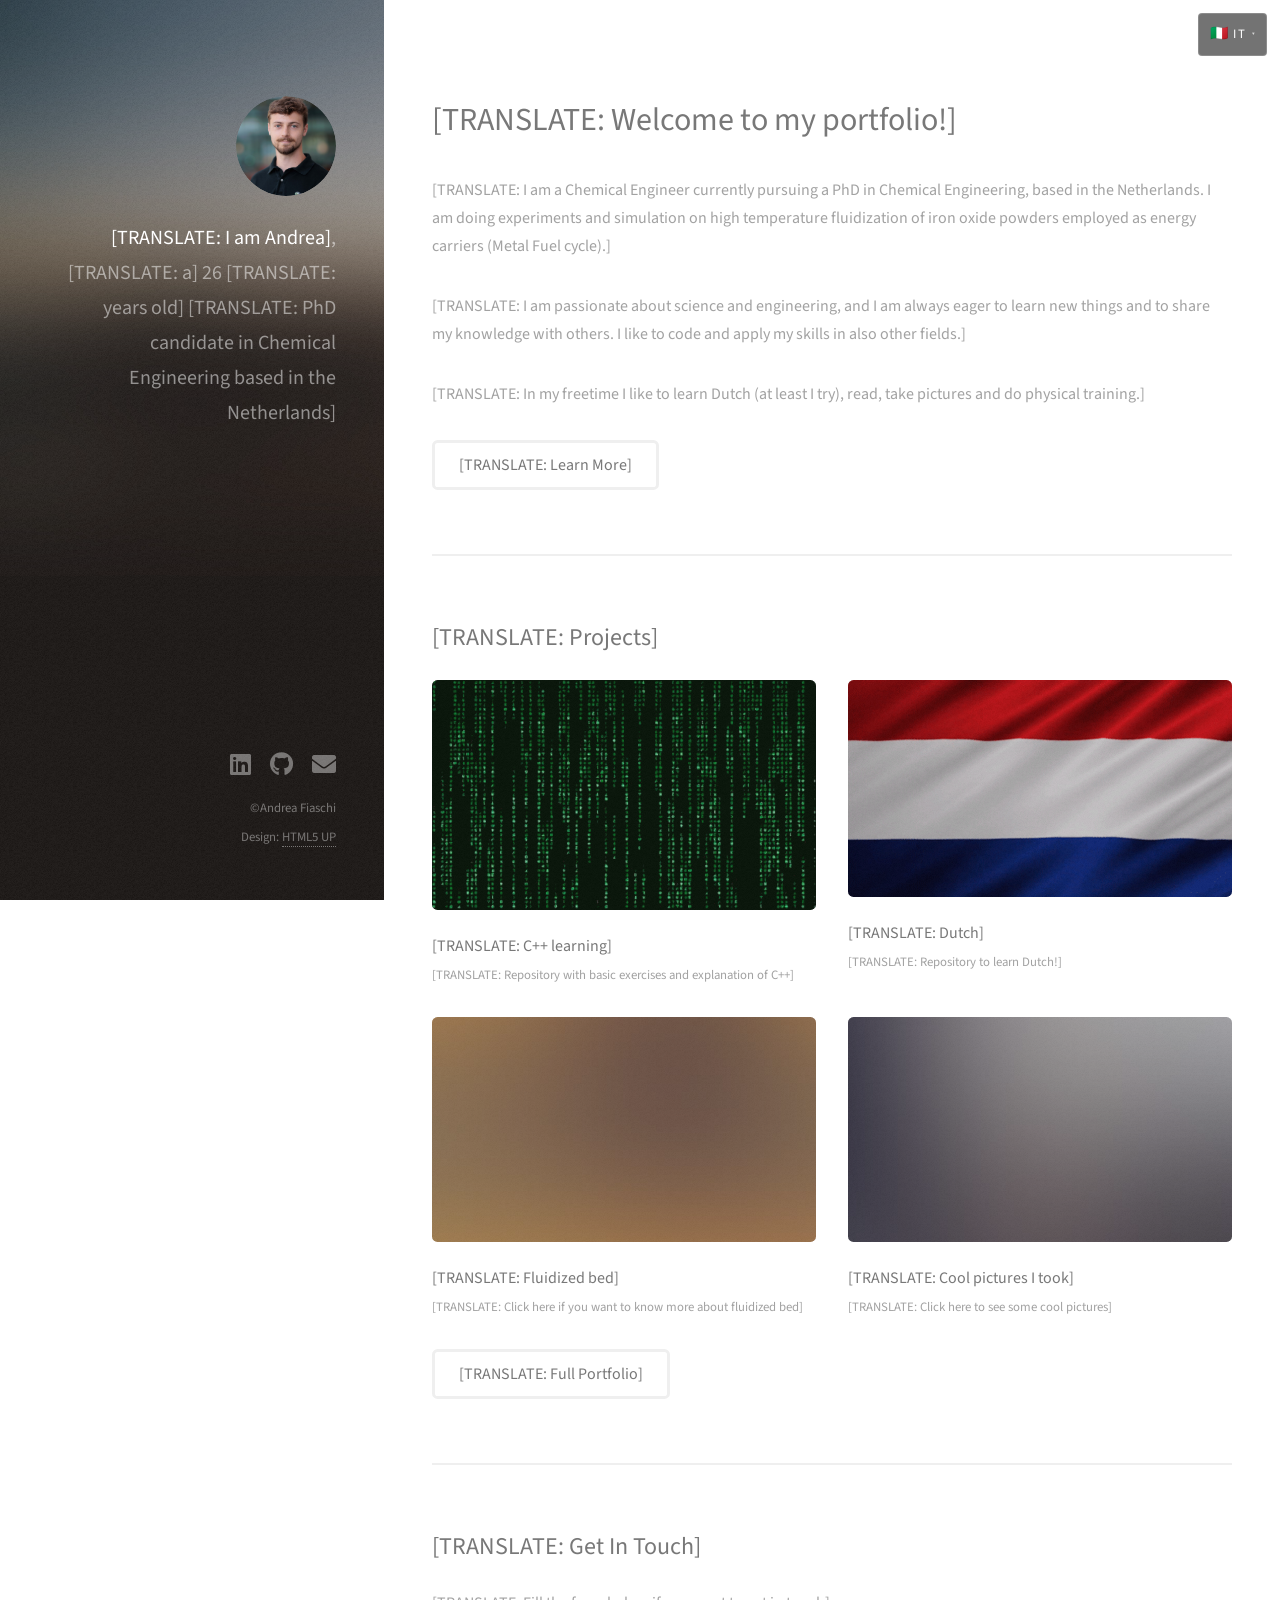
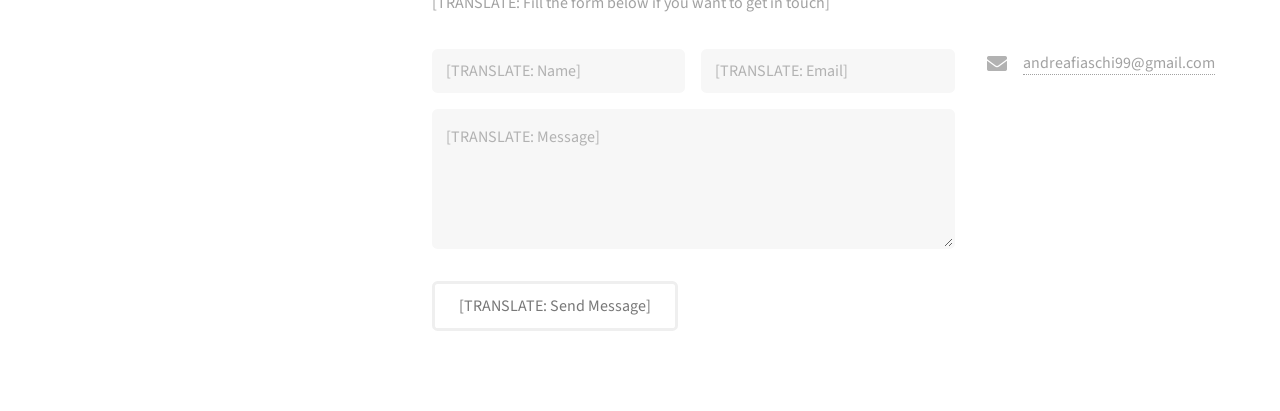
==== commit ffd20f73: "updating dropdown menu + picture witdth" ====
--- a/it/index.html
+++ b/it/index.html
@@ -19,13 +19,22 @@
 		<link rel="alternate" hreflang="it" href="https://fiaschino.github.io/it/" />
 		<link rel="alternate" hreflang="nl" href="https://fiaschino.github.io/nl/" />
 		<link rel="alternate" hreflang="x-default" href="https://fiaschino.github.io/" />
-		<style>
-			.lang-switcher { margin-top: 1.25em; font-size: 0.8em; letter-spacing: 0.1em; text-transform: uppercase; }
-			.lang-switcher a, .lang-switcher span { margin: 0 0.4em; }
-			.lang-switcher .current { font-weight: bold; opacity: 0.7; }
-		</style>
 	</head>
 	<body class="is-preload">
+
+		<!-- Language dropdown -->
+			<details class="lang-dropdown">
+				<summary aria-label="Scegli lingua">
+					<span class="flag" aria-hidden="true">&#127470;&#127481;</span>
+					<span class="code">IT</span>
+					<span class="caret" aria-hidden="true">&#9662;</span>
+				</summary>
+				<ul role="listbox">
+					<li><a href="/" hreflang="en"><span class="flag" aria-hidden="true">&#127468;&#127463;</span> English</a></li>
+					<li><span class="current"><span class="flag" aria-hidden="true">&#127470;&#127481;</span> Italiano</span></li>
+					<li><a href="/nl/" hreflang="nl"><span class="flag" aria-hidden="true">&#127475;&#127473;</span> Nederlands</a></li>
+				</ul>
+			</details>
 
 		<!-- Header -->
 			<header id="header">
@@ -46,11 +55,6 @@
 							document.getElementById('age').textContent = age;
 						})();
 					</script>
-					<nav class="lang-switcher">
-						<a href="/" hreflang="en">EN</a>
-						<span class="current">IT</span>
-						<a href="/nl/" hreflang="nl">NL</a>
-					</nav>
 				</div>
 			</header>
 
--- a/assets/css/main.css
+++ b/assets/css/main.css
@@ -2135,6 +2135,7 @@
 
 		.image.avatar {
 			border-radius: 100%;
+			overflow: hidden;
 		}
 
 			.image.avatar:before {
@@ -2144,6 +2145,9 @@
 			.image.avatar img {
 				border-radius: 100%;
 				width: 100%;
+				height: 100%;
+				object-fit: cover;
+				display: block;
 			}
 
 /* List */
@@ -2641,7 +2645,80 @@
 		#header .image.avatar {
 			margin: 0 0 1em 0;
 			width: 6.25em;
-		}
+			height: 6.25em;
+		}
+
+/* Language dropdown */
+
+	.lang-dropdown {
+		position: fixed;
+		top: 1em;
+		right: 1em;
+		z-index: 1000;
+		font-size: 0.8em;
+		letter-spacing: 0.1em;
+		text-transform: uppercase;
+	}
+
+		.lang-dropdown summary {
+			list-style: none;
+			cursor: pointer;
+			display: inline-flex;
+			align-items: center;
+			gap: 0.45em;
+			padding: 0.5em 0.8em;
+			background: rgba(0, 0, 0, 0.55);
+			border: 1px solid rgba(255, 255, 255, 0.18);
+			border-radius: 4px;
+			color: #ffffff;
+			user-select: none;
+		}
+
+		.lang-dropdown summary::-webkit-details-marker { display: none; }
+		.lang-dropdown summary::marker { content: ""; }
+
+		.lang-dropdown summary .caret {
+			font-size: 0.7em;
+			opacity: 0.7;
+			transition: transform 0.15s ease;
+		}
+
+		.lang-dropdown[open] summary .caret { transform: rotate(180deg); }
+
+		.lang-dropdown .flag {
+			font-size: 1.15em;
+			line-height: 1;
+			letter-spacing: 0;
+		}
+
+		.lang-dropdown ul {
+			position: absolute;
+			top: calc(100% + 0.35em);
+			right: 0;
+			margin: 0;
+			padding: 0.25em 0;
+			list-style: none;
+			background: rgba(0, 0, 0, 0.85);
+			border: 1px solid rgba(255, 255, 255, 0.15);
+			border-radius: 4px;
+			min-width: 10em;
+		}
+
+		.lang-dropdown ul li { padding: 0; margin: 0; }
+
+		.lang-dropdown ul a,
+		.lang-dropdown ul .current {
+			display: flex;
+			align-items: center;
+			gap: 0.55em;
+			padding: 0.5em 0.85em;
+			color: #ffffff;
+			text-decoration: none;
+			border-bottom: 0;
+		}
+
+		.lang-dropdown ul a:hover { background: rgba(255, 255, 255, 0.08); }
+		.lang-dropdown ul .current { font-weight: bold; opacity: 0.7; cursor: default; }
 
 /* Footer */
 
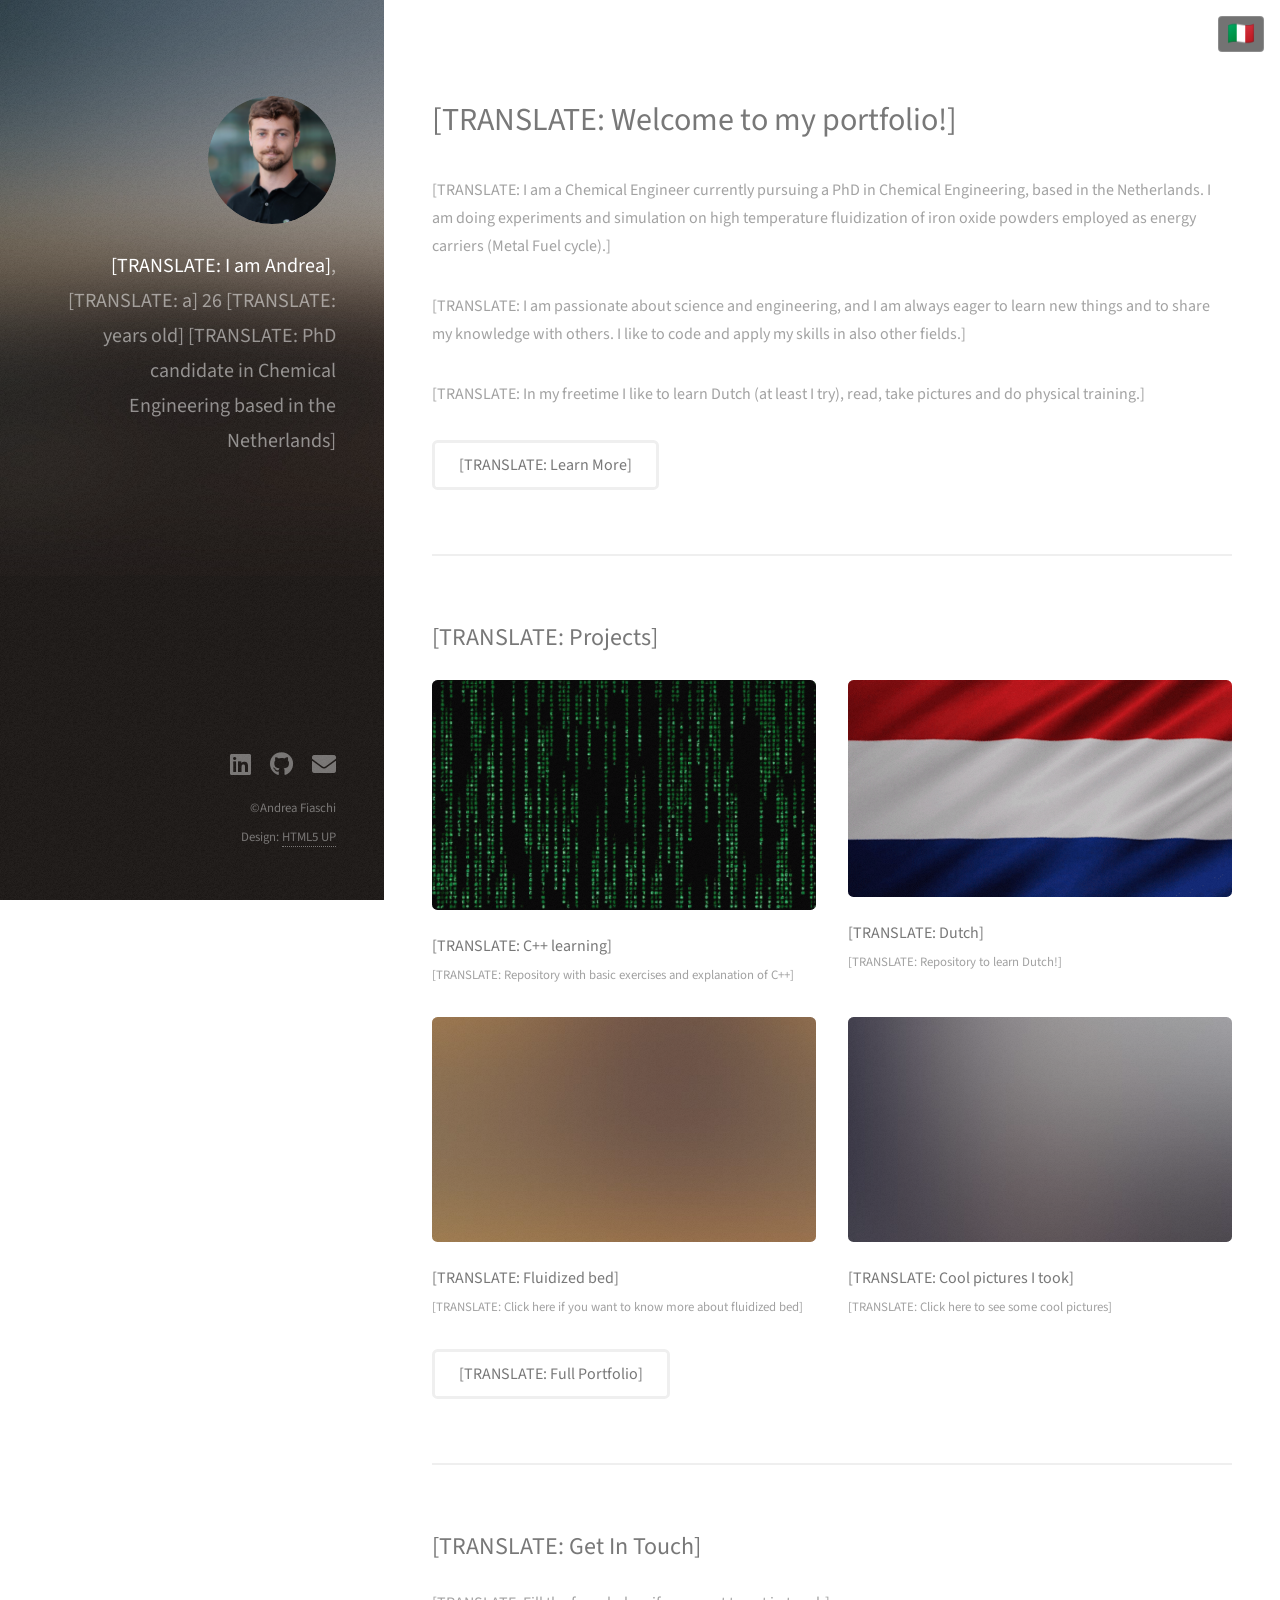
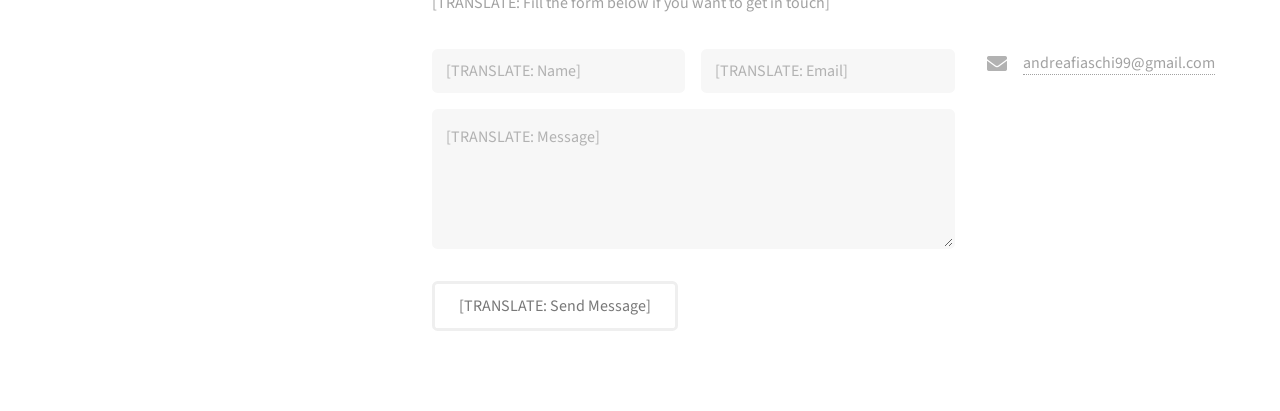
==== commit 81489e0a: "fixing menu again" ====
--- a/it/index.html
+++ b/it/index.html
@@ -26,13 +26,10 @@
 			<details class="lang-dropdown">
 				<summary aria-label="Scegli lingua">
 					<span class="flag" aria-hidden="true">&#127470;&#127481;</span>
-					<span class="code">IT</span>
-					<span class="caret" aria-hidden="true">&#9662;</span>
 				</summary>
 				<ul role="listbox">
-					<li><a href="/" hreflang="en"><span class="flag" aria-hidden="true">&#127468;&#127463;</span> English</a></li>
-					<li><span class="current"><span class="flag" aria-hidden="true">&#127470;&#127481;</span> Italiano</span></li>
-					<li><a href="/nl/" hreflang="nl"><span class="flag" aria-hidden="true">&#127475;&#127473;</span> Nederlands</a></li>
+					<li><a href="/" hreflang="en" aria-label="English"><span class="flag" aria-hidden="true">&#127468;&#127463;</span></a></li>
+					<li><a href="/nl/" hreflang="nl" aria-label="Nederlands"><span class="flag" aria-hidden="true">&#127475;&#127473;</span></a></li>
 				</ul>
 			</details>
 
--- a/assets/css/main.css
+++ b/assets/css/main.css
@@ -2644,8 +2644,8 @@
 
 		#header .image.avatar {
 			margin: 0 0 1em 0;
-			width: 6.25em;
-			height: 6.25em;
+			width: 8em;
+			height: 8em;
 		}
 
 /* Language dropdown */
@@ -2655,9 +2655,6 @@
 		top: 1em;
 		right: 1em;
 		z-index: 1000;
-		font-size: 0.8em;
-		letter-spacing: 0.1em;
-		text-transform: uppercase;
 	}
 
 		.lang-dropdown summary {
@@ -2665,30 +2662,21 @@
 			cursor: pointer;
 			display: inline-flex;
 			align-items: center;
-			gap: 0.45em;
-			padding: 0.5em 0.8em;
+			justify-content: center;
+			padding: 0.35em 0.5em;
 			background: rgba(0, 0, 0, 0.55);
 			border: 1px solid rgba(255, 255, 255, 0.18);
 			border-radius: 4px;
-			color: #ffffff;
 			user-select: none;
+			line-height: 1;
 		}
 
 		.lang-dropdown summary::-webkit-details-marker { display: none; }
 		.lang-dropdown summary::marker { content: ""; }
 
-		.lang-dropdown summary .caret {
-			font-size: 0.7em;
-			opacity: 0.7;
-			transition: transform 0.15s ease;
-		}
-
-		.lang-dropdown[open] summary .caret { transform: rotate(180deg); }
-
 		.lang-dropdown .flag {
-			font-size: 1.15em;
+			font-size: 1.4em;
 			line-height: 1;
-			letter-spacing: 0;
 		}
 
 		.lang-dropdown ul {
@@ -2701,24 +2689,20 @@
 			background: rgba(0, 0, 0, 0.85);
 			border: 1px solid rgba(255, 255, 255, 0.15);
 			border-radius: 4px;
-			min-width: 10em;
 		}
 
 		.lang-dropdown ul li { padding: 0; margin: 0; }
 
-		.lang-dropdown ul a,
-		.lang-dropdown ul .current {
+		.lang-dropdown ul a {
 			display: flex;
 			align-items: center;
-			gap: 0.55em;
-			padding: 0.5em 0.85em;
-			color: #ffffff;
+			justify-content: center;
+			padding: 0.4em 0.6em;
 			text-decoration: none;
 			border-bottom: 0;
 		}
 
 		.lang-dropdown ul a:hover { background: rgba(255, 255, 255, 0.08); }
-		.lang-dropdown ul .current { font-weight: bold; opacity: 0.7; cursor: default; }
 
 /* Footer */
 
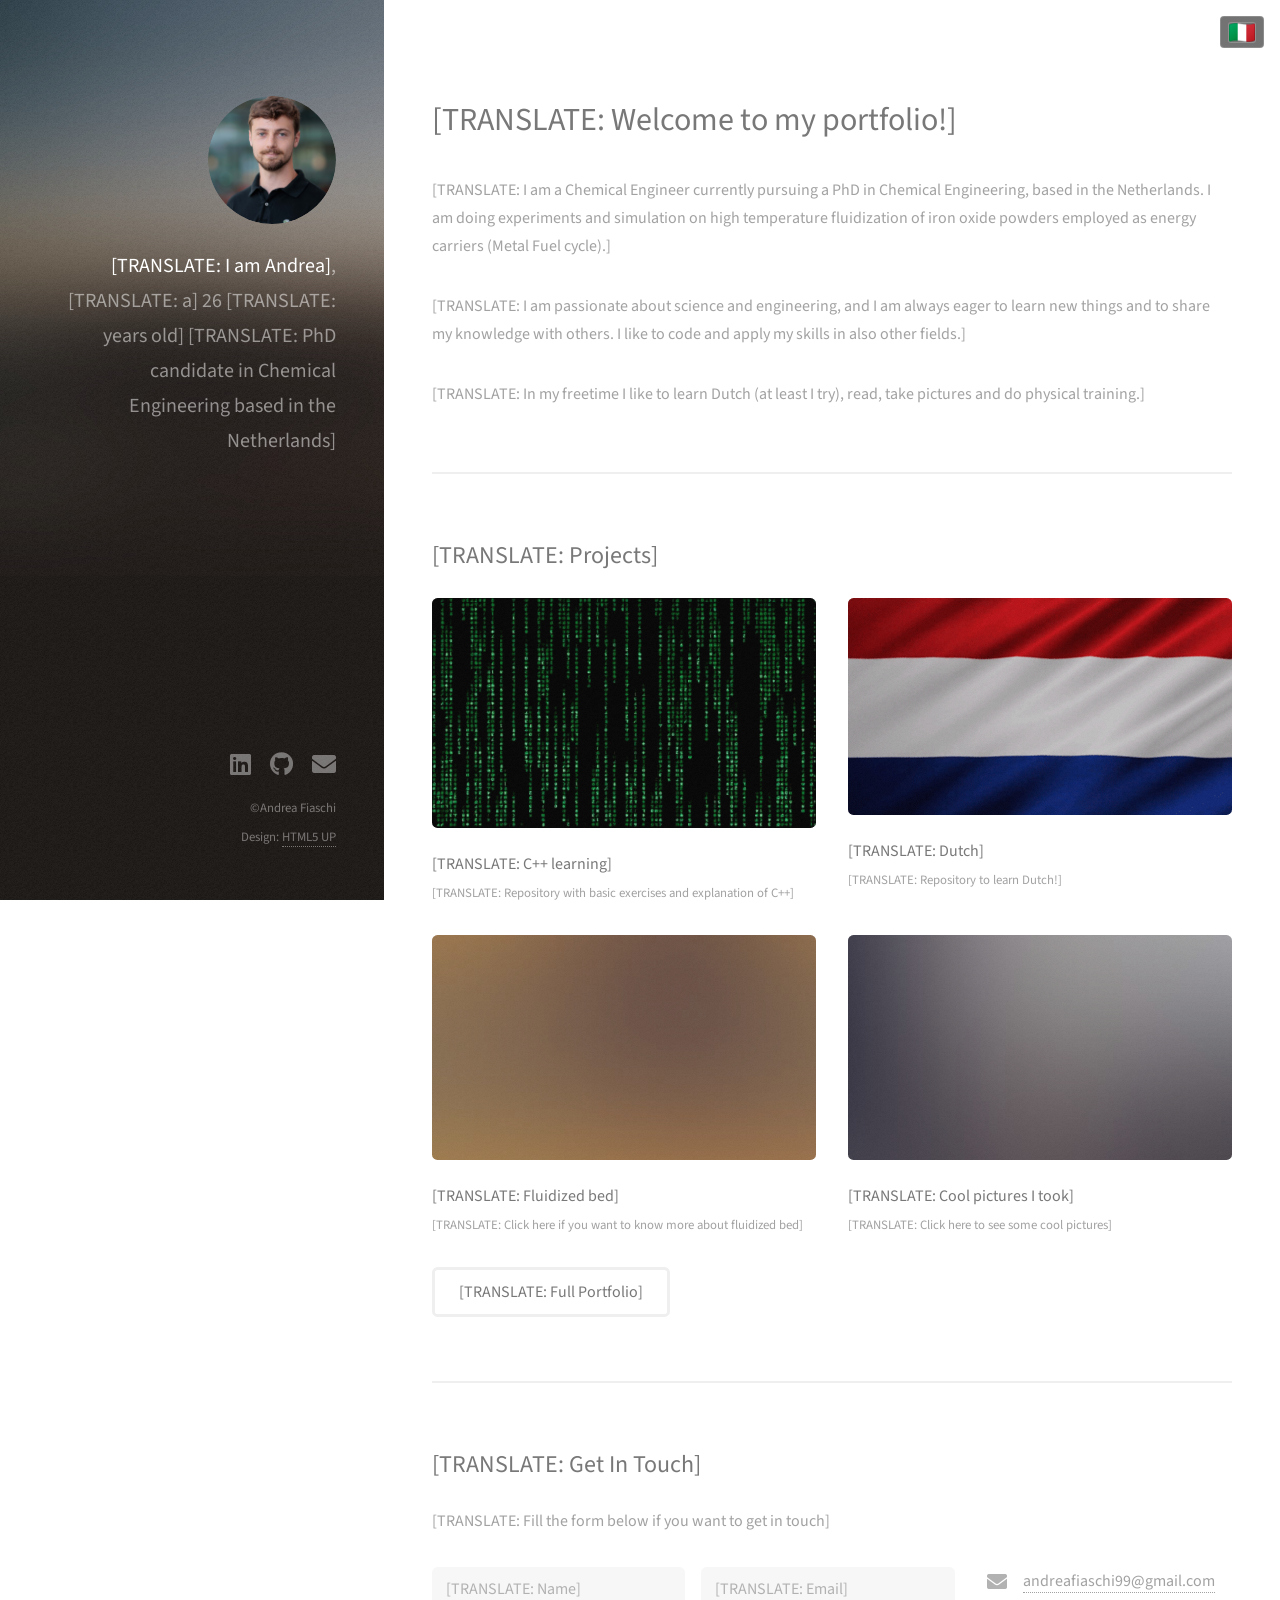
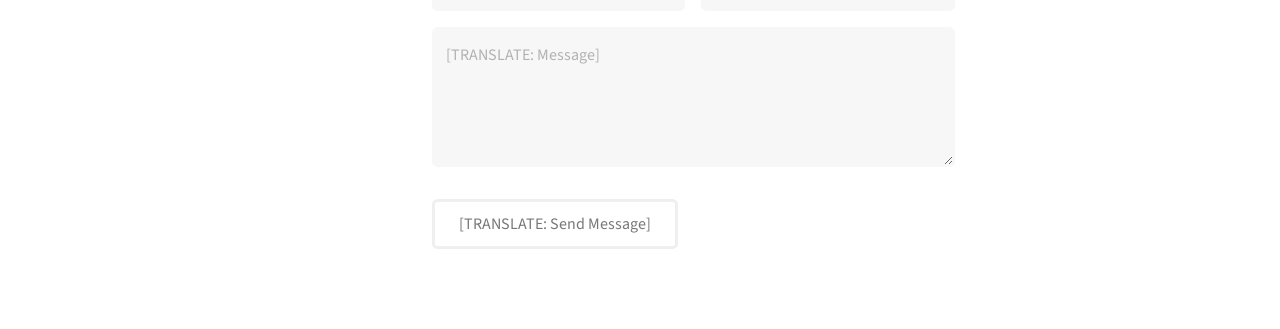
==== commit f4024ef7: "fixed flags" ====
--- a/it/index.html
+++ b/it/index.html
@@ -25,11 +25,11 @@
 		<!-- Language dropdown -->
 			<details class="lang-dropdown">
 				<summary aria-label="Scegli lingua">
-					<span class="flag" aria-hidden="true">&#127470;&#127481;</span>
+					<img class="flag" src="../images/flags/it.png" alt="" />
 				</summary>
 				<ul role="listbox">
-					<li><a href="/" hreflang="en" aria-label="English"><span class="flag" aria-hidden="true">&#127468;&#127463;</span></a></li>
-					<li><a href="/nl/" hreflang="nl" aria-label="Nederlands"><span class="flag" aria-hidden="true">&#127475;&#127473;</span></a></li>
+					<li><a href="/" hreflang="en" aria-label="English"><img class="flag" src="../images/flags/gb.png" alt="" /></a></li>
+					<li><a href="/nl/" hreflang="nl" aria-label="Nederlands"><img class="flag" src="../images/flags/nl.png" alt="" /></a></li>
 				</ul>
 			</details>
 
@@ -66,9 +66,6 @@
 						<p>[TRANSLATE: I am a Chemical Engineer currently pursuing a PhD in Chemical Engineering, based in the Netherlands. I am doing experiments and simulation on high temperature fluidization of iron oxide powders employed as energy carriers (Metal Fuel cycle).]</p>
 						<p>[TRANSLATE: I am passionate about science and engineering, and I am always eager to learn new things and to share my knowledge with others. I like to code and apply my skills in also other fields.]</p>
 						<p>[TRANSLATE: In my freetime I like to learn Dutch (at least I try), read, take pictures and do physical training.]</p>
-						<ul class="actions">
-							<li><a href="https://github.com/fiaschino" class="button">[TRANSLATE: Learn More]</a></li>
-						</ul>
 					</section>
 
 				<!-- Two -->
--- a/assets/css/main.css
+++ b/assets/css/main.css
@@ -2675,8 +2675,11 @@
 		.lang-dropdown summary::marker { content: ""; }
 
 		.lang-dropdown .flag {
-			font-size: 1.4em;
-			line-height: 1;
+			display: block;
+			width: 1.6em;
+			height: auto;
+			border-radius: 2px;
+			box-shadow: 0 0 0 1px rgba(255, 255, 255, 0.2);
 		}
 
 		.lang-dropdown ul {
